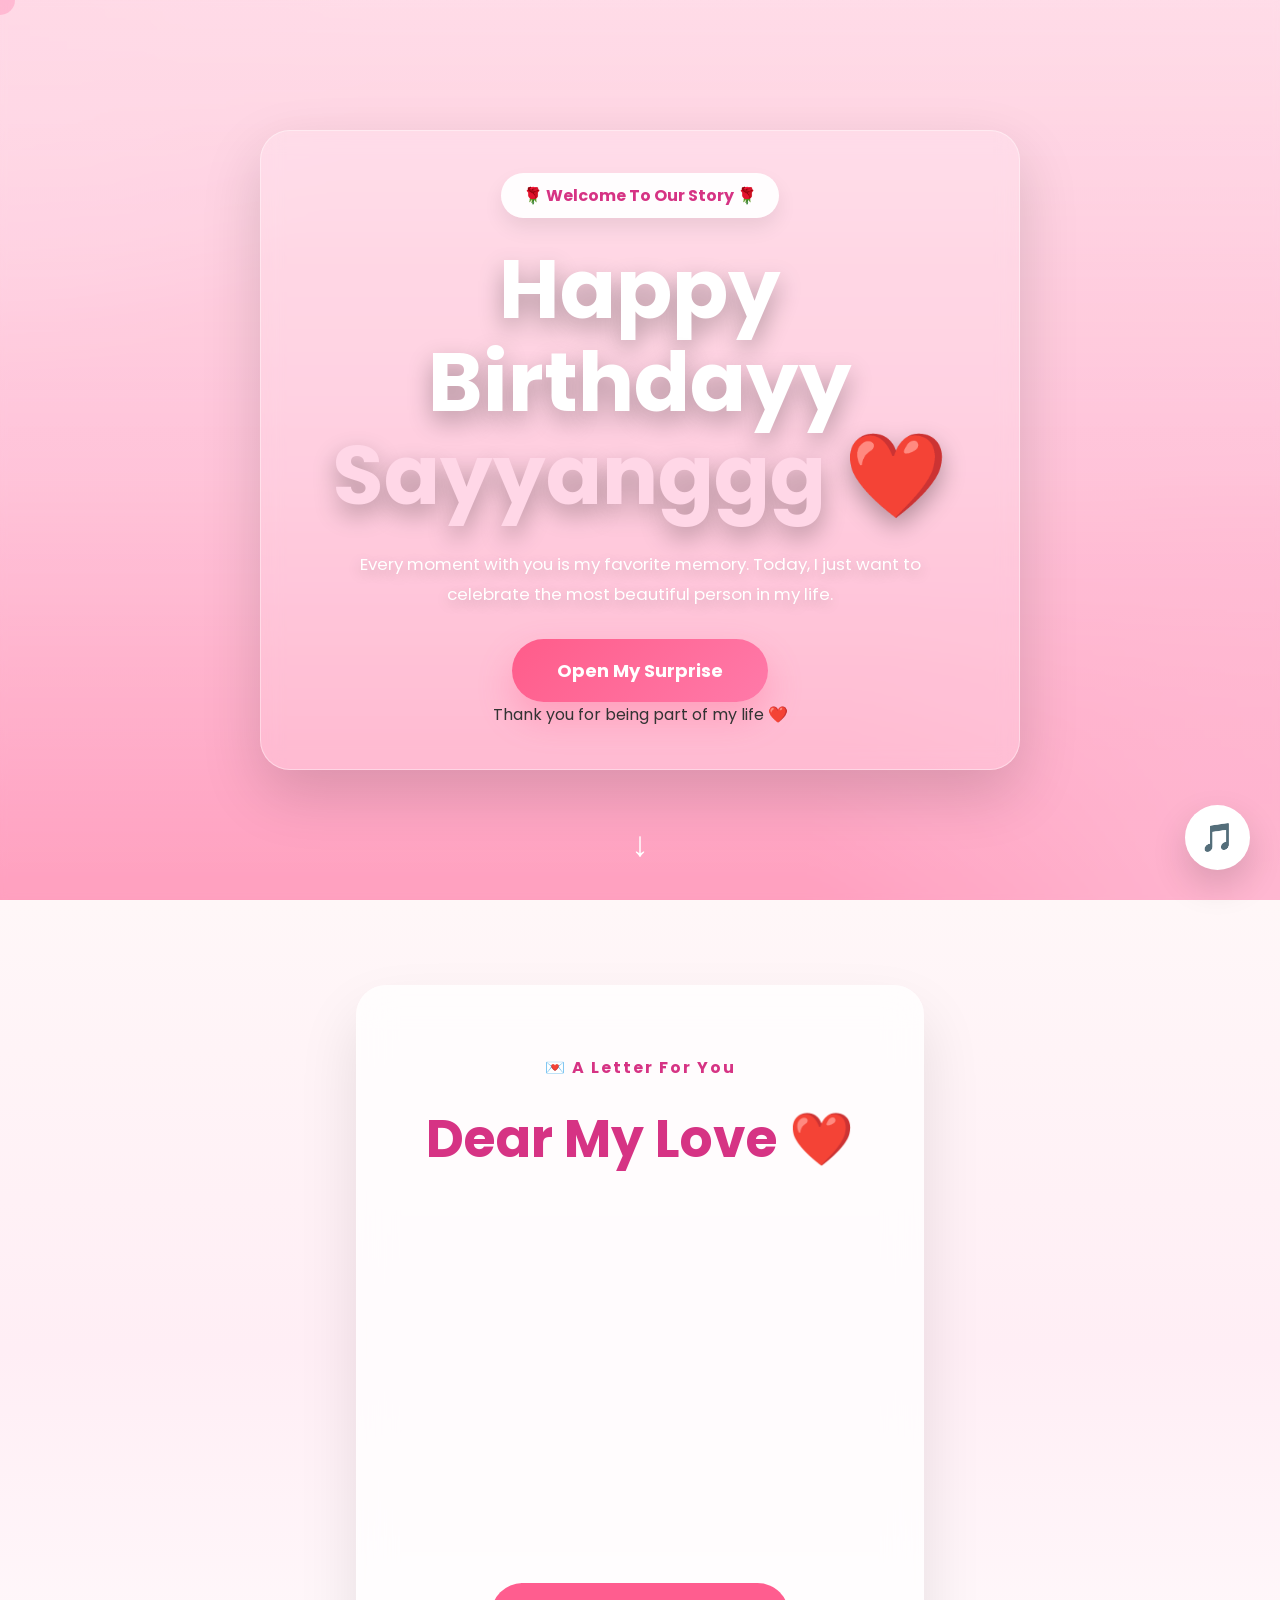
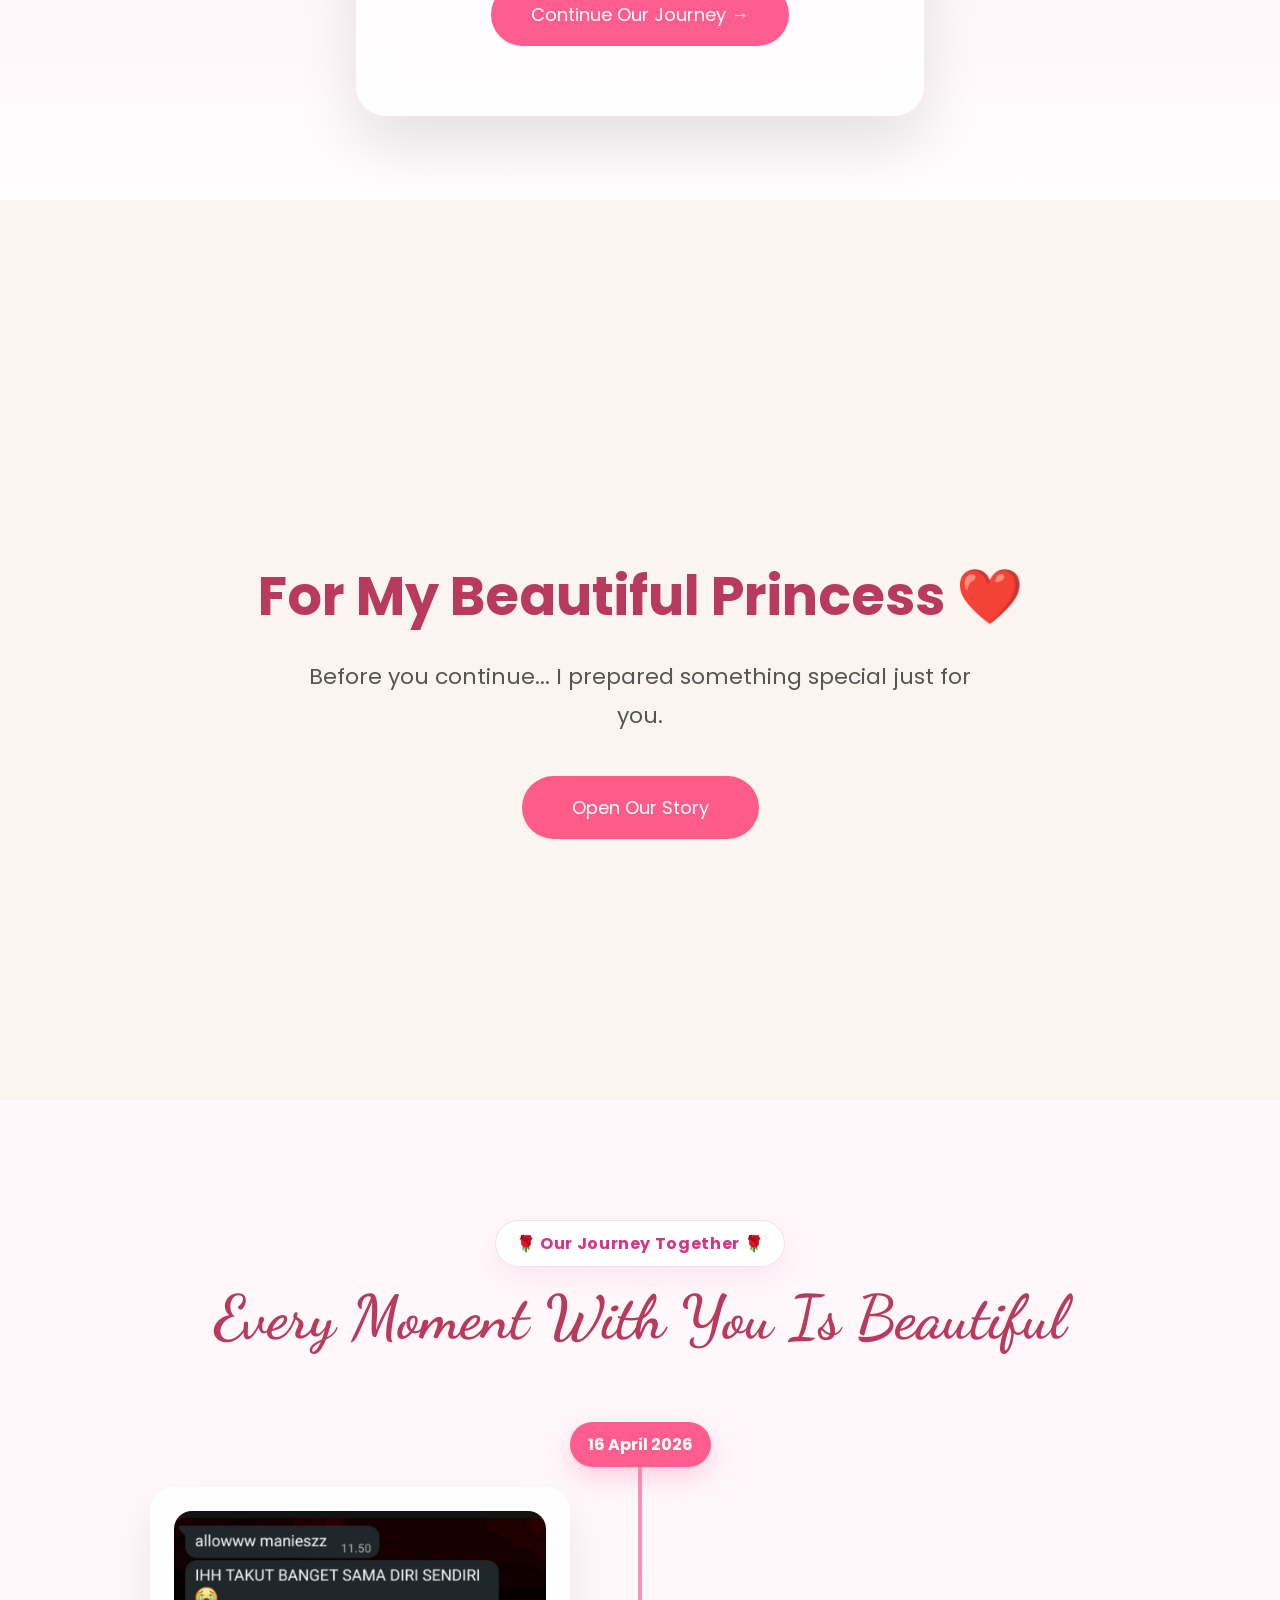
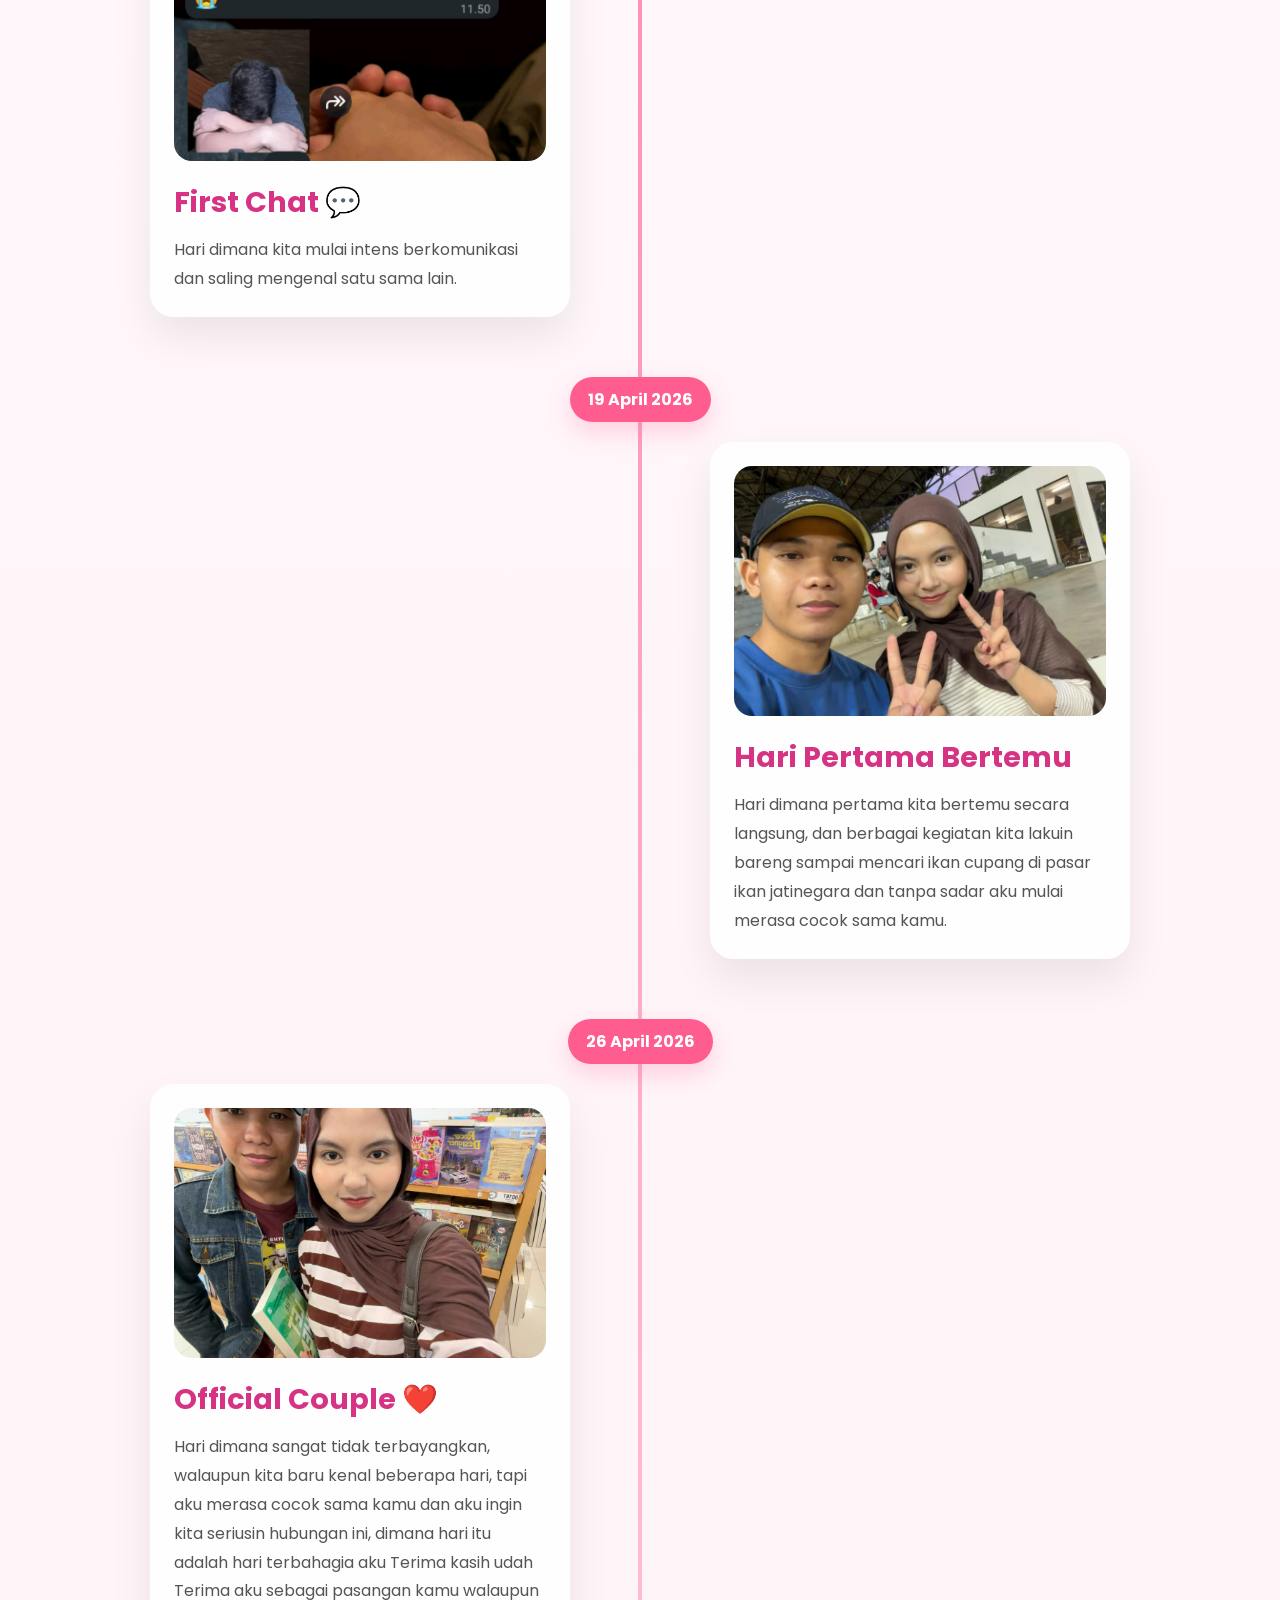
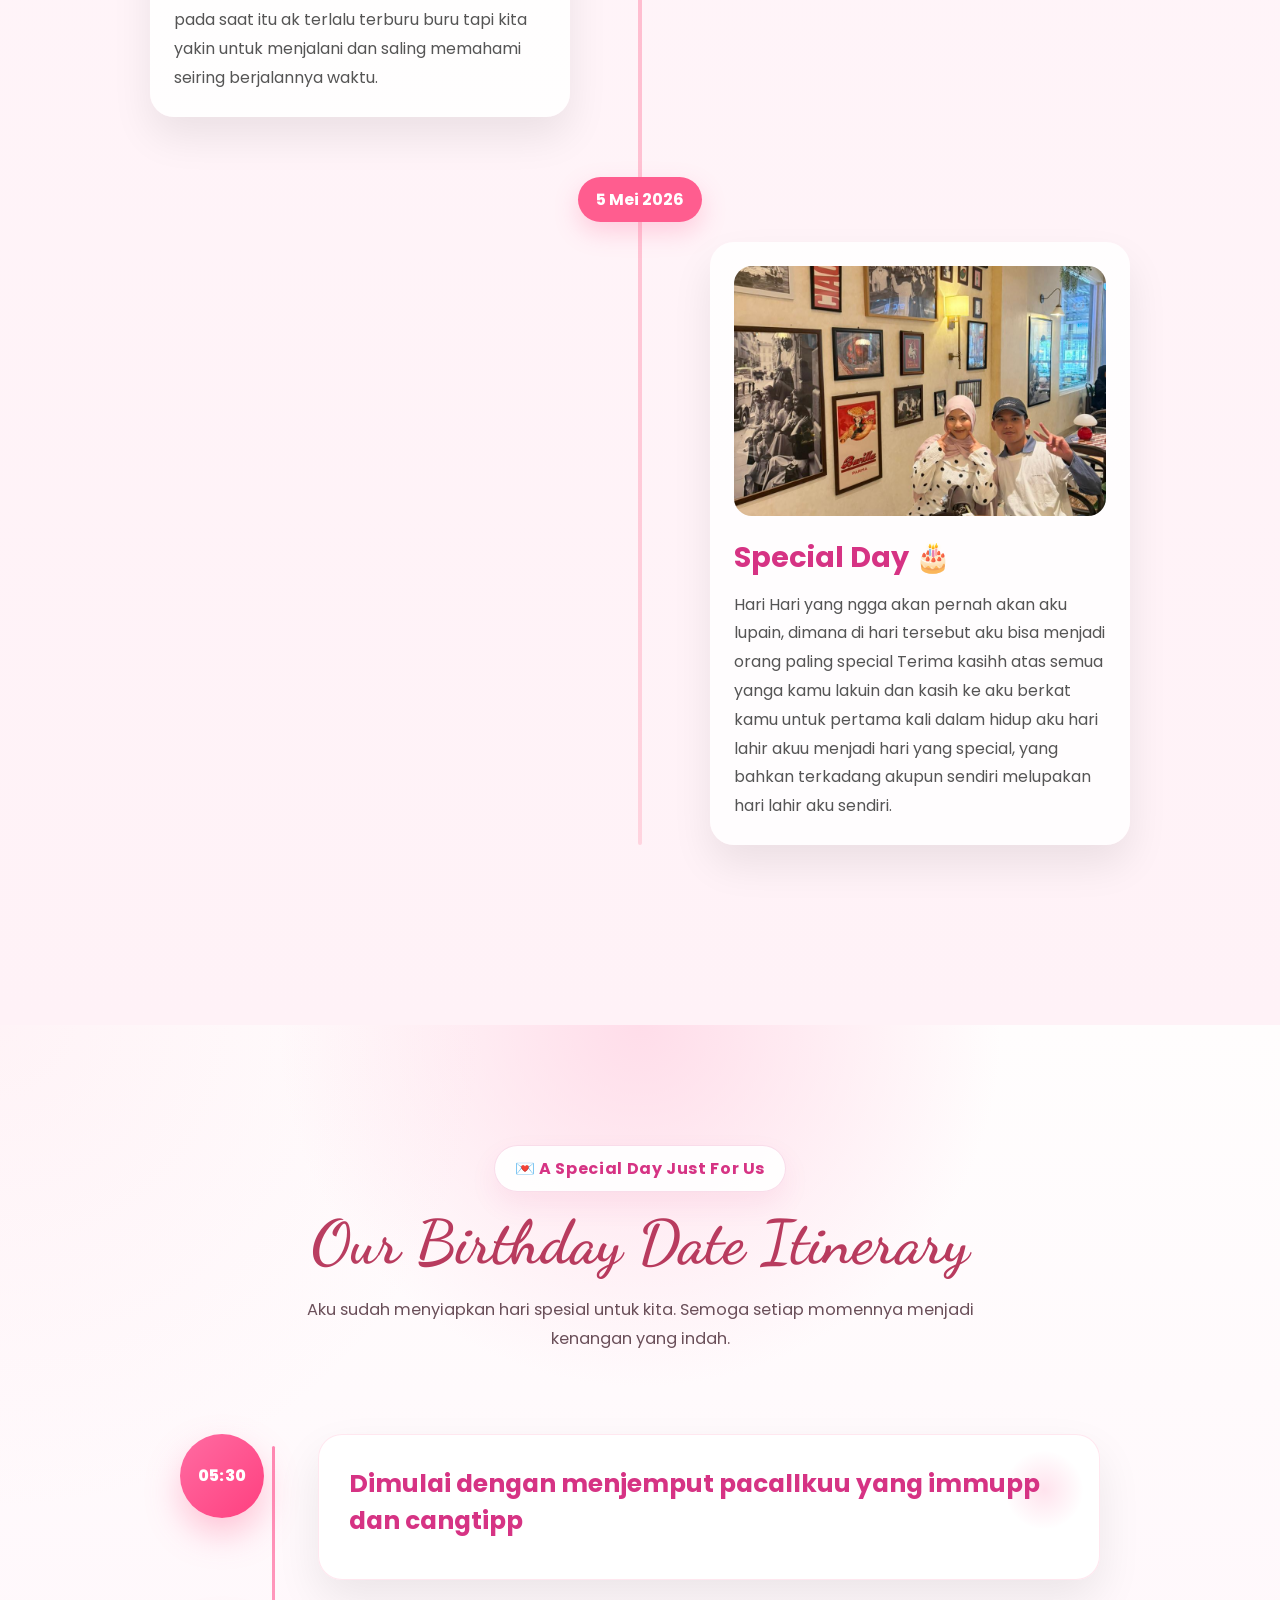
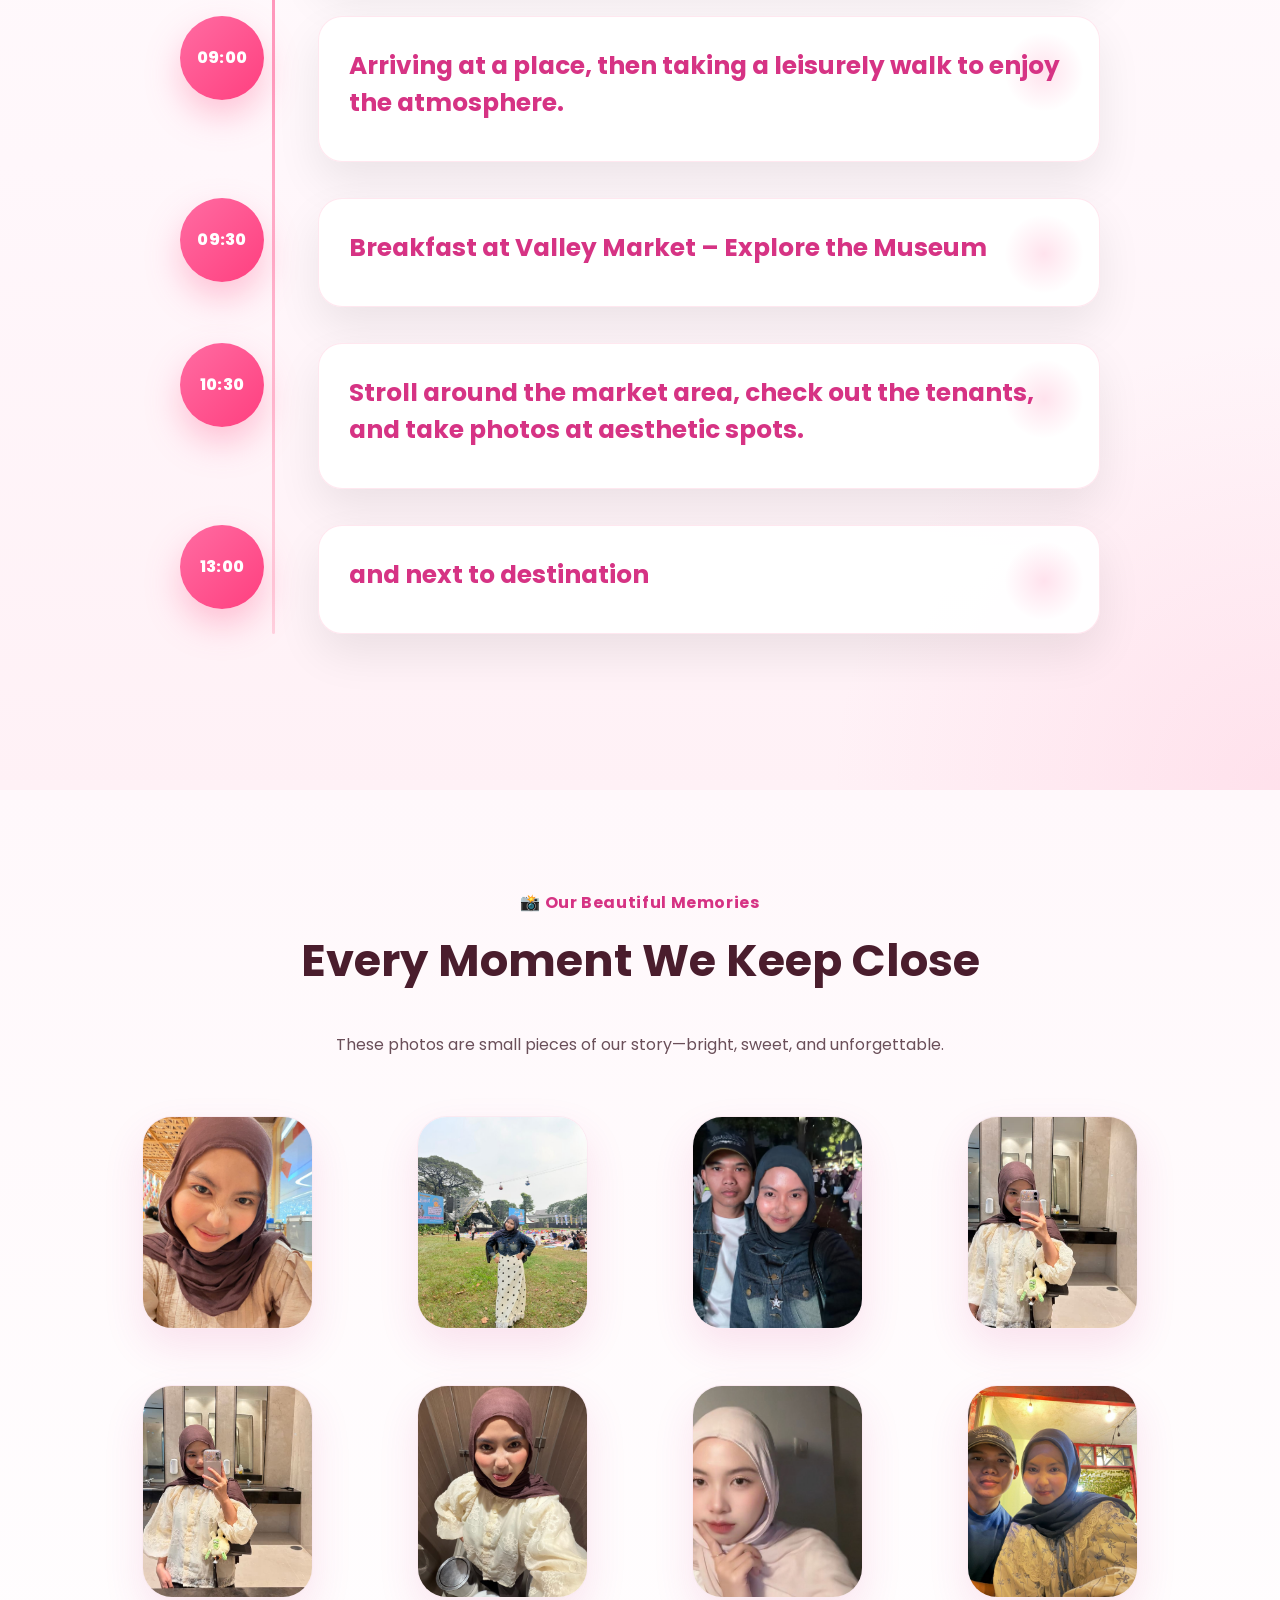
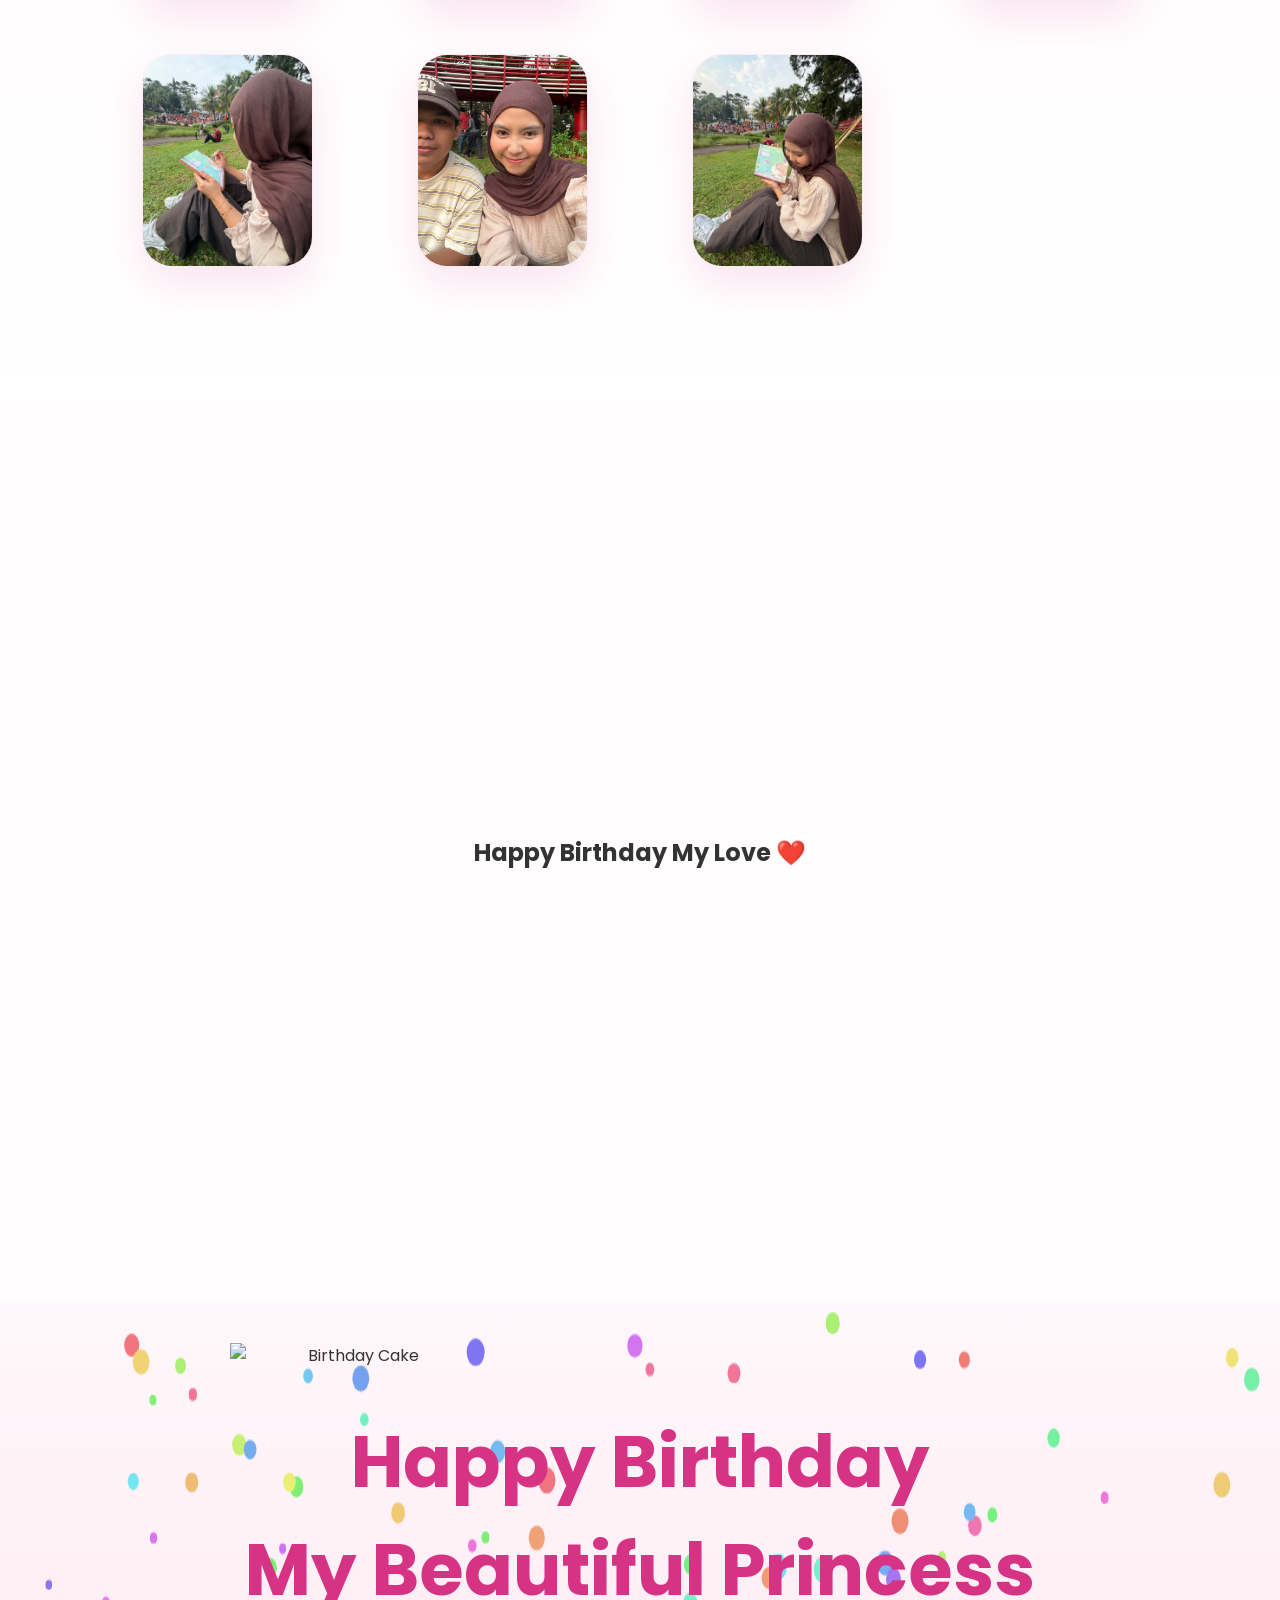
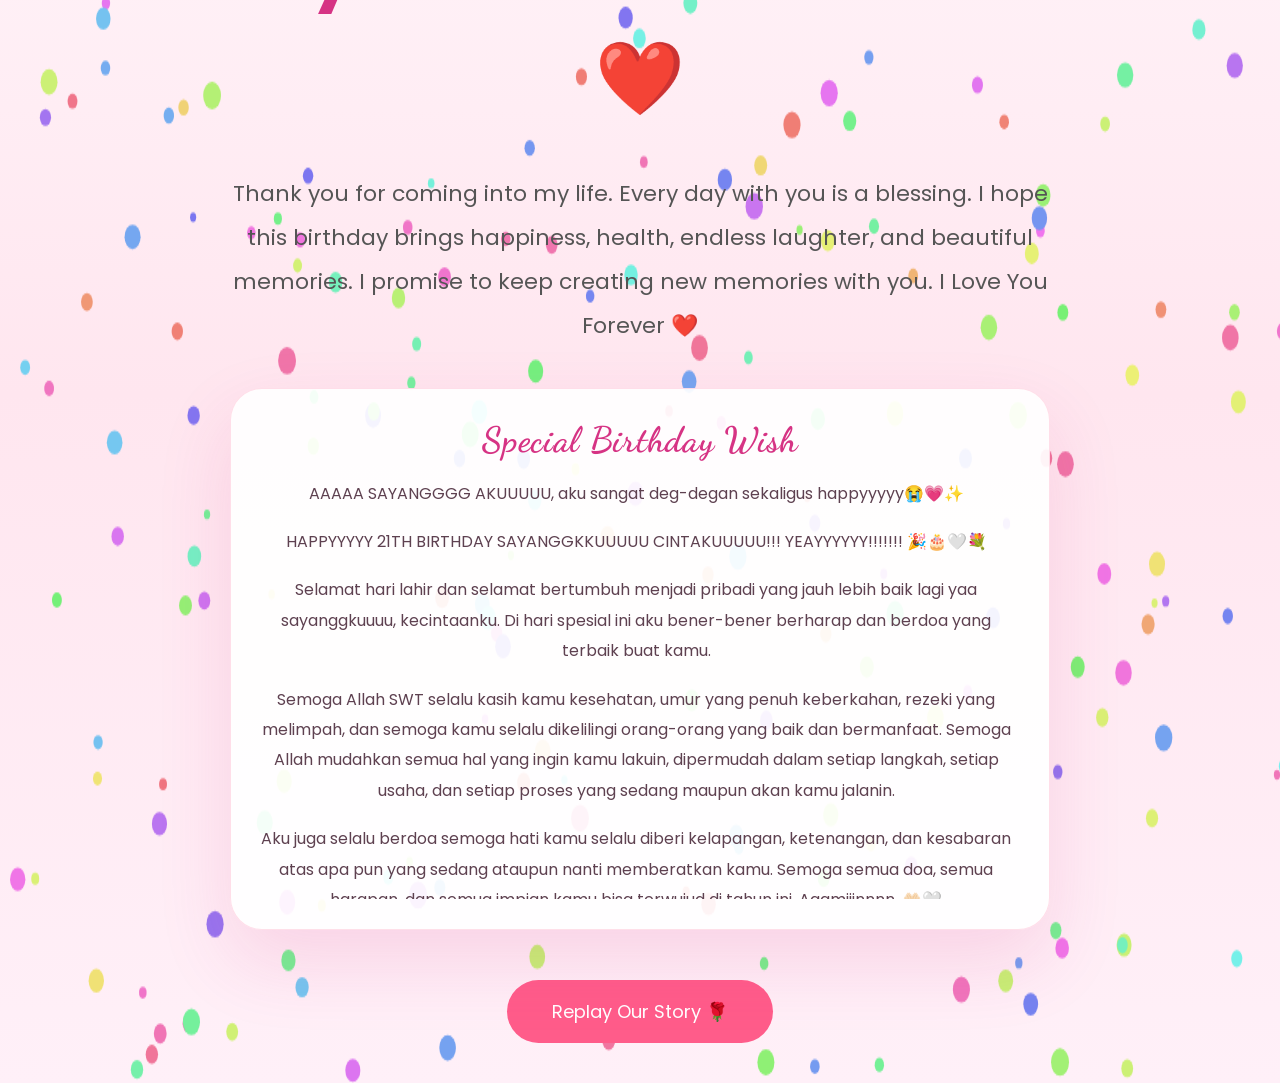
==== home.html @ 0112b380 "update" ====
<!DOCTYPE html>
<html lang="en">
<head>
    <meta charset="UTF-8">
    <meta name="viewport" content="width=device-width, initial-scale=1.0">
    <title>Happy Birthday My Love</title>

    <link rel="preconnect" href="https://fonts.googleapis.com">
    <link rel="preconnect" href="https://fonts.gstatic.com" crossorigin>
    <link href="https://fonts.googleapis.com/css2?family=Dancing+Script:wght@600;700&family=Poppins:wght@400;500;600;700;800&display=swap" rel="stylesheet">

    <link rel="stylesheet" href="css/hero.css">
    <link rel="stylesheet" href="css/letter.css">
    <link rel="stylesheet" href="css/welcome.css">
    <link rel="stylesheet" href="css/timeline.css">
    <link rel="stylesheet" href="css/gallery.css">
    <link rel="stylesheet" href="css/itinerary.css">
    <link rel="stylesheet" href="css/countdown.css">
    <link rel="stylesheet" href="css/proposal.css">
    <link rel="stylesheet" href="css/ending.css">
    <link rel="stylesheet" href="css/petals.css">
    <link rel="stylesheet" href="css/cursor.css">
    <link rel="stylesheet" href="css/reveal.css">
    <link rel="stylesheet" href="css/style.css">
</head>
<body>

    <div id="petals-container"></div>
    <audio id="bgm" loop preload="auto" playsinline src="audio/you!.mp3"></audio>
    <button id="musicButton" type="button" aria-label="Toggle background music">🎵</button>
    <div class="cursor" aria-hidden="true"></div>

    <main>
        <section class="hero" id="hero">
            <div class="overlay"></div>
            <div class="hero-content">
                <span class="subtitle">🌹 Welcome To Our Story 🌹</span>
                <h1>
                    Happy Birthdayy
                    <br>
                    <span>Sayyanggg ❤️ </span>
                </h1>
                <p>
                    Every moment with you is my favorite memory.
                    Today, I just want to celebrate the most beautiful
                    person in my life.
                </p>
                <button id="startBtn" type="button">Open My Surprise</button>
                <div id="typing"></div>
            </div>
            <div class="scroll-indicator">↓</div>
        </section>

        <section class="love-letter" id="letter">
            <div class="letter-container">
                <span class="letter-subtitle">💌 A Letter For You</span>
                <h2>Dear My Love ❤️</h2>
                <div id="typing-text"></div>
                <button class="next-btn" type="button">Continue Our Journey →</button>
            </div>
        </section>

        <section id="welcome">
            <div class="table"></div>
            <div class="welcome-text">
                <h1>For My Beautiful Princess ❤️</h1>
                <p>
                    Before you continue...
                    I prepared something special just for you.
                </p>
                <button id="openBook" type="button">Open Our Story</button>
            </div>
        </section>
        <section class="timeline-section" id="timeline">
            <div class="section-title">
                <span>🌹 Our Journey Together 🌹</span>
                <h2>Every Moment With You Is Beautiful</h2>
            </div>
            <div class="timeline">
                <div class="timeline-item">
                    <div class="timeline-date">16 April 2026</div>
                    <div class="timeline-content">
                        <img src="images/chat.png" alt="First Meet">
                        <h3>First Chat 💬</h3>
                        <p>
                            Hari dimana kita mulai intens berkomunikasi dan saling mengenal satu sama lain.
                        </p>
                    </div>
                </div>
                <div class="timeline-item">
                    <div class="timeline-date">19 April 2026</div>
                    <div class="timeline-content">
                        <img src="images/first_meet.jpeg" alt="First Chat">
                        <h3>Hari Pertama Bertemu</h3>
                        <p>Hari dimana pertama kita bertemu secara langsung, dan berbagai kegiatan kita lakuin bareng sampai mencari ikan cupang di pasar ikan jatinegara dan tanpa sadar aku mulai merasa cocok sama kamu.</p>
                    </div>
                </div>
                <div class="timeline-item">
                    <div class="timeline-date">26 April 2026</div>
                    <div class="timeline-content">
                        <img src="images/couple.jpeg" alt="First Date">
                        <h3>Official Couple ❤️</h3>
                        <p>
                            Hari dimana sangat tidak terbayangkan, walaupun kita baru kenal beberapa hari, tapi aku merasa cocok sama kamu dan aku ingin kita seriusin hubungan ini, dimana hari itu adalah hari terbahagia aku Terima kasih udah Terima aku sebagai pasangan kamu walaupun pada saat itu ak terlalu terburu buru tapi kita yakin untuk menjalani dan saling memahami seiring berjalannya waktu.
                        </p>
                    </div>
                </div>
                <div class="timeline-item">
                    <div class="timeline-date">5 Mei 2026</div>
                    <div class="timeline-content">
                        <img src="images/ultah.jpeg" alt="Official Couple">
                        <h3>Special Day 🎂</h3>
                        <p>Hari Hari yang ngga akan pernah akan aku lupain, dimana di hari tersebut aku bisa menjadi orang paling special Terima kasihh atas semua yanga kamu lakuin dan kasih ke aku berkat kamu untuk pertama kali dalam hidup aku hari lahir akuu menjadi hari yang special, yang bahkan terkadang akupun sendiri melupakan hari lahir aku sendiri.</p>
                    </div>
                </div>
            </div>
        </section>
        <section class="itinerary-section" id="itinerary">
            <div class="section-title">
                <span>💌 A Special Day Just For Us</span>
                <h2>Our Birthday Date Itinerary</h2>
                <p>
                    Aku sudah menyiapkan hari spesial untuk kita.
                    Semoga setiap momennya menjadi kenangan yang indah.
                </p>
            </div>
            <div class="itinerary">
                <div class="timeline-line"></div>
                <div class="itinerary-card">
                    <div class="time">05:30</div>
                    <div class="content">
                        <h3>Dimulai dengan menjemput pacallkuu yang immupp dan cangtipp</h3>
                    </div>
                </div>
                <div class="itinerary-card">
                    <div class="time">09:00</div>
                    <div class="content">
                        <h3>Arriving at a place, then taking a leisurely walk to enjoy the atmosphere. </h3>
                    </div>
                </div>
                <div class="itinerary-card">
                    <div class="time">09:30</div>
                    <div class="content">
                        <h3>Breakfast at Valley Market – Explore the Museum</h3>
                    </div>
                </div>
                <div class="itinerary-card">
                    <div class="time">10:30</div>
                    <div class="content">
                        <h3>Stroll around the market area, check out the tenants, and take photos at aesthetic spots.</h3>
                    </div>
                </div>
                <div class="itinerary-card">
                    <div class="time">13:00</div>
                    <div class="content">
                        <h3>and next to destination</h3>
                    </div>
                </div>
        </section>
        <section class="gallery-section" id="gallery">
            <div class="gallery-title">
                <span>📸 Our Beautiful Memories</span>
                <h2>Every Moment We Keep Close</h2>
                <p>These photos are small pieces of our story—bright, sweet, and unforgettable.</p>
            </div>
            <div class="gallery-grid">
                <figure class="gallery-item">
                    <img src="images/img1.jpeg" alt="Chat moment">
                    <figcaption>First chat moment</figcaption>
                </figure>
                <figure class="gallery-item">
                    <img src="images/img2.jpeg" alt="First meet">
                    <figcaption>Our first meeting</figcaption>
                </figure>
                <figure class="gallery-item">
                    <img src="images/img3.jpeg" alt="Couple photo">
                    <figcaption>Together as a couple</figcaption>
                </figure>
                <figure class="gallery-item">
                    <img src="images/img4.jpeg" alt="Birthday moment">
                    <figcaption>Birthday surprise</figcaption>
                </figure>
                <figure class="gallery-item">
                    <img src="images/img5.jpeg" alt="Rose photo">
                    <figcaption>Flower moments</figcaption>
                </figure>
                <figure class="gallery-item">
                    <img src="images/img6.jpeg" alt="Rose photo">
                    <figcaption>Soft rose glow</figcaption>
                </figure>
                <figure class="gallery-item">
                    <img src="images/img7.jpeg" alt="Rose photo">
                    <figcaption>Sweet togetherness</figcaption>
                </figure>
                <figure class="gallery-item">
                    <img src="images/img8.jpeg" alt="Rose photo">
                    <figcaption>Happy memories</figcaption>
                </figure>
                <figure class="gallery-item">
                    <img src="images/img9.jpeg" alt="Rose photo">
                    <figcaption>Gentle moments</figcaption>
                </figure>
                <figure class="gallery-item">
                    <img src="images/img10.jpeg" alt="Rose photo">
                    <figcaption>Warm laughter</figcaption>
                </figure>
                <figure class="gallery-item">
                    <img src="images/img11.jpeg" alt="Rose photo">
                    <figcaption>Forever us</figcaption>
                </figure>
            </div>
        </section>
        
        <section class="countdown-section" id="countdown">
            <div class="countdown-overlay"></div>
            <div class="countdown-content">
                <span>⏳ The Special Day Is Coming</span>
                <h2>Countdown To Our Special Moment ❤️</h2>
                <p>
                    Aku sudah tidak sabar bertemu dan merayakan hari spesial ini bersamamu.
                </p>

                <div class="countdown">
                    <div class="box">
                        <h1 id="days">00</h1>
                        <small>Days</small>
                    </div>
                    <div class="box">
                        <h1 id="hours">00</h1>
                        <small>Hours</small>
                    </div>
                    <div class="box">
                        <h1 id="minutes">00</h1>
                        <small>Minutes</small>
                    </div>
                    <div class="box">
                        <h1 id="seconds">00</h1>
                        <small>Seconds</small>
                    </div>
                </div>
            </div>
        </section>
        <section class="ending-section" id="ending">
            <canvas id="confetti"></canvas>

            <div class="ending-content">
                <img src="images/cake/cake.png" class="cake" alt="Birthday Cake">

                <h1>
                    Happy Birthday
                    <br>
                    My Beautiful Princess ❤️
                </h1>

                <p class="ending-message">
                    Thank you for coming into my life.
                    Every day with you is a blessing.
                    I hope this birthday brings happiness,
                    health, endless laughter,
                    and beautiful memories.
                    I promise to keep creating
                    new memories with you.
                    I Love You Forever ❤️
                </p>

                <div class="wish-card">
                    <h3>Special Birthday Wish</h3>
                    <div class="wish-text">
                        <p>AAAAA SAYANGGGG AKUUUUU, aku sangat deg-degan sekaligus happyyyyy😭💗✨</p>
                        <p>HAPPYYYYY 21TH BIRTHDAY SAYANGGKKUUUUU CINTAKUUUUU!!! YEAYYYYYY!!!!!!! 🎉🎂🤍💐</p>
                        <p>Selamat hari lahir dan selamat bertumbuh menjadi pribadi yang jauh lebih baik lagi yaa sayanggkuuuu, kecintaanku. Di hari spesial ini aku bener-bener berharap dan berdoa yang terbaik buat kamu.</p>
                        <p>Semoga Allah SWT selalu kasih kamu kesehatan, umur yang penuh keberkahan, rezeki yang melimpah, dan semoga kamu selalu dikelilingi orang-orang yang baik dan bermanfaat. Semoga Allah mudahkan semua hal yang ingin kamu lakuin, dipermudah dalam setiap langkah, setiap usaha, dan setiap proses yang sedang maupun akan kamu jalanin.</p>
                        <p>Aku juga selalu berdoa semoga hati kamu selalu diberi kelapangan, ketenangan, dan kesabaran atas apa pun yang sedang ataupun nanti memberatkan kamu. Semoga semua doa, semua harapan, dan semua impian kamu bisa terwujud di tahun ini. Aaamiiinnnn. 🤲🏻🤍</p>
                        <p>May God always bless you and may good things always be around you. May Allah grant you what your heart truly desires. May Allah make everything you want become something that is truly good for you, and may He accept all your prayers and wishes, sayanggggg. 🤍</p>
                        <p>Aku berharap di umur kamu yang sekarang, kamu menjadi pribadi yang jauh lebih baik dari sebelumnya. Semoga semua hal di hidup kamu dipermudah sama Allah, selalu diberi kebahagiaan, ketenangan, dan keberkahan dalam setiap langkah yang kamu ambil.</p>
                        <p>Maaciiiiii banyaaakkkkk bangetttt yaa sayanggg karena kamu sudah hadir di hidup akuuu. Maaciii banyakkk karena kamu selalu ada buat aku, selalu jadi tempat ternyaman aku buat pulang, buat cerita, buat ketawa, bahkan buat nangis. Aku bener-bener sangat berterima kasih punya kamu di hidup aku.</p>
                        <p>Maaciii banyaaakkkkk juga karena kamu sudah nerima aku dengan semua kekurangan aku. Maaciii karena kamu bikin aku ngerasa layak dicintai, bikin aku ngerasa dihargai, dan bikin hidup aku jauh lebih happyyyy. Aku bener-bener beruntung banget bisa ketemu kamu, bisa kenal kamu, dan sekarang bisa nemenin kamu sampai hari ini.</p>
                        <p>I am also very lucky to have you. I love you infinitely. 🤍</p>
                        <p>Jadiiiiii... jangan pernah ngerasa kamu sendirian yaa sayanggkuuuu. Apa pun yang terjadi, aku akan selalu ada buat kamu. Aku akan selalu sayang sama kamu, selalu dukung kamu, selalu doain yang terbaik buat kamu.</p>
                        <p>I alwayssss loveeee youuuuu, sooooo sooooo muchhhhh!!!!! 🤍🥹💗</p>
                        <p>Once again... HAPPYYYYYY LEVEL UP DAYYYYY SAYANGGGKKUUUU CINTAKUUUUU!!! 🎂🎉💗✨💐🤍🥰</p>
                    </div>
                </div>

                <button id="replay" type="button">Replay Our Story 🌹</button>
            </div>
        </section>
    </main>

    <script src="js/main.js"></script>
    <script src="js/typing.js"></script>
    <script src="js/timeline.js"></script>
    <script src="js/gallery.js"></script>
    <script src="js/itinerary.js"></script>
    <script src="js/countdown.js"></script>
    <script src="js/proposal.js"></script>
    <script src="js/confetti.js"></script>
    <script src="js/ending.js"></script>
    <script src="js/petals.js"></script>
    <script src="js/welcome.js"></script>
    <script src="js/lenis.min.js"></script>
    <script src="js/smooth-scroll.js"></script>
</body>
</html>
---- css/hero.css ----
.hero {
    position: relative;
    height: 100vh;
    display: flex;
    justify-content: center;
    align-items: center;
    text-align: center;
    overflow: hidden;
    background:
        radial-gradient(circle at top left, rgba(255, 215, 230, 0.85), transparent 24%),
        radial-gradient(circle at bottom right, rgba(255, 180, 208, 0.82), transparent 30%),
        linear-gradient(180deg, #ffdce8 0%, #ffbdd5 52%, #ff93b7 100%);
}

.overlay {
    position: absolute;
    inset: 0;
    background: linear-gradient(180deg, rgba(255, 223, 234, 0.18), rgba(255, 255, 255, 0.12));
    backdrop-filter: blur(3px);
}

.hero-content {
    position: relative;
    z-index: 10;
    max-width: 760px;
    padding: 42px 32px;
    background: rgba(255, 255, 255, 0.18);
    border: 1px solid rgba(255, 255, 255, 0.4);
    border-radius: 30px;
    backdrop-filter: blur(10px);
    box-shadow: 0 24px 60px rgba(0, 0, 0, 0.15);
}

.subtitle {
    display: inline-block;
    padding: 10px 22px;
    background: rgba(255, 255, 255, 0.95);
    border-radius: 50px;
    color: #d63384;
    font-weight: 700;
    margin-bottom: 25px;
    box-shadow: 0 10px 20px rgba(0, 0, 0, 0.08);
}

.hero h1 {
    margin: 0;
    font-size: clamp(3.4rem, 7vw, 5.2rem);
    line-height: 1.12;
    color: white;
    text-shadow: 0 10px 25px rgba(0, 0, 0, 0.3);
}

.hero h1 span {
    color: #ffd7e7;
}

.hero p {
    margin: 26px auto 30px;
    width: min(100%, 640px);
    color: white;
    font-size: 1.05rem;
    line-height: 1.8;
    text-shadow: 0 4px 14px rgba(0, 0, 0, 0.24);
}

.hero button {
    border: none;
    padding: 18px 45px;
    border-radius: 60px;
    background: linear-gradient(135deg, #ff5c8a, #ff7aa9);
    color: white;
    font-size: 18px;
    font-weight: 700;
    cursor: pointer;
    transition: 0.4s ease;
    box-shadow: 0 16px 35px rgba(255, 92, 138, 0.32);
}

.hero button:hover {
    transform: translateY(-6px) scale(1.02);
    box-shadow: 0 22px 48px rgba(255, 92, 138, 0.46);
}

.scroll-indicator {
    position: absolute;
    bottom: 30px;
    left: 50%;
    transform: translateX(-50%);
    color: white;
    font-size: 35px;
    animation: upDown 2s infinite;
---- css/letter.css ----
.love-letter{

    min-height:100vh;

    display:flex;

    justify-content:center;

    align-items:center;

    padding:80px;

    background:linear-gradient(
        180deg,
        #fff7f8,
        #ffeef5,
        #fffdfd
    );

    position:relative;

    overflow:hidden;

}

.letter-container{

    max-width:850px;

    background:rgba(255,255,255,.75);

    backdrop-filter:blur(18px);

    border-radius:30px;

    padding:70px;

    text-align:center;

    box-shadow:0 30px 60px rgba(0,0,0,.1);

}

.letter-subtitle{

    color:#d63384;

    font-weight:bold;

    letter-spacing:2px;

}

.love-letter h2{

    margin:20px 0;

    font-size:52px;

    color:#d63384;

}

#typing-text{

    margin-top:40px;

    line-height:2;

    font-size:22px;

    color:#555;

    min-height:320px;

}

.next-btn{

    margin-top:45px;

    padding:18px 40px;

    border:none;

    border-radius:50px;

    background:#ff5d8f;

    color:white;

    font-size:18px;

    cursor:pointer;

    transition:.4s;

}

.next-btn:hover{

    transform:translateY(-5px);

    box-shadow:0 20px 35px rgba(255,93,143,.3);

}
---- css/welcome.css ----
#welcome{

height:100vh;

display:flex;

justify-content:center;

align-items:center;

flex-direction:column;

background:#faf5ef;

position:relative;

overflow:hidden;

}

.book{

width:380px;

transition:1s;

cursor:pointer;

filter:drop-shadow(0 30px 50px rgba(0,0,0,.25));

}

.book:hover{

transform:scale(1.05);

}

.welcome-text{

margin-top:50px;

text-align:center;

}

.welcome-text h1{

font-size:54px;

color:#b83b5e;

margin-bottom:20px;

}

.welcome-text p{

font-size:22px;

color:#555;

max-width:700px;

margin:auto;

line-height:1.8;

}

#openBook{

margin-top:40px;

padding:18px 50px;

border:none;

background:#ff5c8a;

color:white;

border-radius:50px;

font-size:18px;

cursor:pointer;

}
---- css/timeline.css ----
.timeline-section {
    padding: 120px 8%;
    background: linear-gradient(180deg, #fff8fb, #fff2f7);
}

.timeline {
    position: relative;
    max-width: 980px;
    margin: 0 auto;
}

.timeline::before {
    content: "";
    position: absolute;
    left: 50%;
    top: 0;
    bottom: 0;
    width: 4px;
    transform: translateX(-50%);
    background: linear-gradient(180deg, #ff8eb0, #ffd4df);
    border-radius: 999px;
}

.timeline-item {
    position: relative;
    width: 100%;
    margin-bottom: 60px;
    opacity: 0;
    transform: translateY(60px);
    transition: 0.8s ease;
}

.timeline-item.show {
    opacity: 1;
    transform: translateY(0);
}

.timeline-item:nth-child(odd) .timeline-content,
.timeline-item:nth-child(even) .timeline-content {
    width: min(100%, 420px);
}

.timeline-item:nth-child(odd) .timeline-content {
    margin-right: auto;
}

.timeline-item:nth-child(even) .timeline-content {
    margin-left: auto;
}

.timeline-date {
    position: relative;
    z-index: 2;
    width: fit-content;
    margin: 0 auto 20px;
    padding: 10px 18px;
    background: #ff5d8f;
    color: white;
    border-radius: 999px;
    font-weight: 700;
    box-shadow: 0 10px 25px rgba(255, 93, 143, 0.25);
}

.timeline-content {
    background: rgba(255, 255, 255, 0.88);
    border-radius: 24px;
    padding: 24px;
    box-shadow: 0 20px 40px rgba(0,0,0,0.08);
}

.timeline-content img {
    width: 100%;
    height: 250px;
    object-fit: cover;
    border-radius: 18px;
    margin-bottom: 20px;
}

.timeline-content h3 {
    margin: 0 0 12px;
    color: #d63384;
    font-size: 1.8rem;
}

.timeline-content p {
    margin: 0;
    color: #555;
    line-height: 1.8;
}

@media (max-width: 768px) {
    .timeline::before {
        left: 20px;
        transform: translateX(0);
    }

    .timeline-item:nth-child(odd) .timeline-content,
    .timeline-item:nth-child(even) .timeline-content {
        width: calc(100% - 70px);
        margin-left: 70px;
    }

    .timeline-date {
        margin-left: 70px;
        margin-right: 0;
    }
}
---- css/gallery.css ----
.gallery-section{
    padding: 100px 8% 120px;
    background: linear-gradient(180deg, #fff8fb 0%, #ffffff 100%);
}

.gallery-title{
    text-align: center;
    margin-bottom: 40px;
}

.gallery-title span{
    color: #d63384;
    font-weight: 700;
    letter-spacing: 0.04em;
}

.gallery-title h2{
    font-size: clamp(2rem, 4vw, 2.8rem);
    margin-top: 12px;
    color: #4a1d2d;
}

.gallery-title p{
    margin: 12px auto 0;
    max-width: 700px;
    color: #6a4f59;
    line-height: 1.8;
}

.gallery-grid{
    display: grid;
    grid-template-columns: repeat(auto-fit, minmax(220px, 1fr));
    gap: 24px;
}

.gallery-item{
    position: relative;
    overflow: hidden;
    border-radius: 30px;
    background: #fff;
    box-shadow: 0 18px 40px rgba(214, 51, 132, 0.12);
    border: 1px solid rgba(214, 51, 132, 0.1);
    transition: transform 0.35s ease, box-shadow 0.35s ease;
    opacity: 0;
    transform: translateY(30px);
    animation: fadeInUp 0.75s ease forwards;
}

.gallery-item:nth-child(1) { animation-delay: 0.05s; }
.gallery-item:nth-child(2) { animation-delay: 0.12s; }
.gallery-item:nth-child(3) { animation-delay: 0.18s; }
.gallery-item:nth-child(4) { animation-delay: 0.24s; }
.gallery-item:nth-child(5) { animation-delay: 0.30s; }
.gallery-item:nth-child(6) { animation-delay: 0.36s; }
.gallery-item:nth-child(7) { animation-delay: 0.42s; }
.gallery-item:nth-child(8) { animation-delay: 0.48s; }
.gallery-item:nth-child(9) { animation-delay: 0.54s; }
.gallery-item:nth-child(10) { animation-delay: 0.60s; }
.gallery-item:nth-child(11) { animation-delay: 0.66s; }

.gallery-item:hover{
    transform: translateY(-6px) scale(1.01);
    box-shadow: 0 30px 60px rgba(214, 51, 132, 0.2);
}

.gallery-item::before {
    content: "";
    position: absolute;
    inset: 0;
    background: linear-gradient(180deg, rgba(208, 70, 122, 0.12), rgba(102, 25, 68, 0.22));
    opacity: 0;
    transition: opacity 0.35s ease;
}

.gallery-item:hover::before {
    opacity: 1;
}

.gallery-item img{
    display: block;
    width: 100%;
    height: 100%;
    aspect-ratio: 4 / 5;
    object-fit: cover;
    transition: transform 0.5s ease;
}

.gallery-item:hover img{
    transform: scale(1.08) rotate(-0.3deg);
}

.gallery-item figcaption{
    position: absolute;
    left: 0;
    right: 0;
    bottom: 0;
    padding: 18px 20px;
    background: rgba(0, 0, 0, 0.48);
    color: #fff;
    font-size: 1rem;
    line-height: 1.5;
    opacity: 0;
    transform: translateY(18px);
    transition: opacity 0.35s ease, transform 0.35s ease;
}

.gallery-item:hover figcaption{
    opacity: 1;
    transform: translateY(0);
}

.memory-card{
    display:flex;
    align-items:center;
    gap:60px;
    margin-bottom:120px;
}

@keyframes fadeInUp {
    to {
        opacity: 1;
        transform: translateY(0);
    }
}

.reverse{
    flex-direction:row-reverse;
}

.memory-image{
    flex:1;
}

.memory-image img{
    width:100%;
    border-radius:30px;
    transition:.5s;
    cursor:pointer;
    box-shadow:0 20px 45px rgba(0,0,0,.15);
}

.memory-image img:hover{
    transform:scale(1.05);
}

.memory-text{
    flex:1;
}

.memory-text span{
    font-size:60px;
    color:#ffd4df;
    font-weight:bold;
}

.memory-text h3{
    margin:20px 0;
    font-size:38px;
    color:#d63384;
}

.memory-text p{
    line-height:2;
    color:#555;
}

@media (max-width: 768px) {
    .gallery-grid {
        grid-template-columns: repeat(2, minmax(0, 1fr));
        gap: 16px;
    }
}

@media (max-width: 480px) {
    .gallery-grid {
        grid-template-columns: 1fr;
    }
}
---- css/itinerary.css ----
.itinerary-section {
    min-height: 100vh;
    padding: 120px 8%;
    background:
        radial-gradient(circle at top, rgba(255, 212, 228, 0.78), transparent 24%),
        linear-gradient(180deg, #fffdfd 0%, #fff7fb 54%, #fff1f6 100%);
    position: relative;
}

.itinerary-section::before {
    content: "";
    position: absolute;
    inset: 0;
    background:
        radial-gradient(circle at left top, rgba(255, 174, 203, 0.12), transparent 26%),
        radial-gradient(circle at right bottom, rgba(255, 142, 182, 0.16), transparent 24%);
    pointer-events: none;
}

.itinerary {
    position: relative;
    max-width: 920px;
    margin: 80px auto 0;
}

.timeline-line {
    position: absolute;
    left: 92px;
    top: 12px;
    width: 3px;
    height: calc(100% - 12px);
    background: linear-gradient(180deg, #ff89b3, #ffd1df);
    border-radius: 999px;
}

.itinerary-card {
    display: grid;
    grid-template-columns: 110px 1fr;
    gap: 28px;
    margin-bottom: 36px;
    opacity: 0;
    transform: translateY(60px);
    transition: 1s ease;
    position: relative;
}

.itinerary-card.show {
    opacity: 1;
    transform: translateY(0);
}

.time {
    width: 84px;
    height: 84px;
    background: linear-gradient(135deg, #ff6ca2, #ff3f7f);
    color: white;
    border-radius: 50%;
    display: flex;
    justify-content: center;
    align-items: center;
    font-weight: 800;
    letter-spacing: 0.02em;
    flex-shrink: 0;
    z-index: 2;
    box-shadow: 0 16px 34px rgba(255, 93, 143, 0.34);
}

.content {
    position: relative;
    flex: 1;
    background: rgba(255, 255, 255, 0.94);
    padding: 30px;
    border-radius: 24px;
    border: 1px solid rgba(255, 144, 182, 0.22);
    box-shadow: 0 20px 45px rgba(0, 0, 0, 0.08);
    overflow: hidden;
}

.content::before {
    content: "";
    position: absolute;
    top: 16px;
    right: 16px;
    width: 78px;
    height: 78px;
    border-radius: 50%;
    background: radial-gradient(circle, rgba(255, 126, 173, 0.22), transparent 72%);
}

.content h3 {
    position: relative;
    z-index: 1;
    color: #d63384;
    margin: 0 0 10px;
    font-size: 1.55rem;
}

.content p {
    position: relative;
    z-index: 1;
    color: #66555f;
    line-height: 1.8;
    margin: 0;
}

@media (max-width: 768px) {
    .itinerary-section {
        padding: 100px 6%;
    }

    .timeline-line {
        left: 28px;
    }

    .itinerary-card {
        grid-template-columns: 56px 1fr;
        gap: 18px;
    }

    .time {
        width: 56px;
        height: 56px;
        font-size: 0.72rem;
    }

    .content {
        padding: 22px;
    }
}
---- css/countdown.css ----
.countdown-section{

    min-height:100vh;

    display:flex;

    justify-content:center;

    align-items:center;

    position:relative;

    background:url("../images/background/sunset.jpg")
    center center/cover;

    overflow:hidden;

}

.countdown-overlay{

    position:absolute;

    inset:0;

    background:rgba(0,0,0,.45);

}

.countdown-content{

    position:relative;

    z-index:2;

    text-align:center;

    color:white;

}

.countdown-content span{

    letter-spacing:3px;

    color:#ffd4e4;

}

.countdown-content h2{

    font-size:58px;

    margin:20px 0;

}

.countdown-content p{

    width:700px;

    max-width:90%;

    margin:auto;

    line-height:1.8;

}

.countdown{

    margin-top:60px;

    display:flex;

    justify-content:center;

    gap:30px;

    flex-wrap:wrap;

}

.box{

    width:170px;

    height:170px;

    background:rgba(255,255,255,.15);

    backdrop-filter:blur(15px);

    border-radius:25px;

    display:flex;

    flex-direction:column;

    justify-content:center;

    align-items:center;

    border:1px solid rgba(255,255,255,.2);

}

.box h1{

    font-size:60px;

    margin:0;

}

.box small{

    font-size:18px;

    margin-top:10px;

}
---- css/proposal.css ----
.proposal-section{

    min-height:100vh;

    display:flex;

    justify-content:center;

    align-items:center;

    background:linear-gradient(
        180deg,
        #fff6f8,
        #fff0f5
    );

    position:relative;

    overflow:hidden;

}

.proposal-card{

    width:700px;

    max-width:90%;

    background:white;

    border-radius:35px;

    padding:60px;

    text-align:center;

    box-shadow:0 30px 60px rgba(0,0,0,.12);

}

.proposal-card span{

    color:#d63384;

    font-weight:bold;

}

.proposal-card h2{

    margin:25px 0;

    font-size:46px;

}

.proposal-card p{

    color:#666;

    line-height:1.8;

}

.proposal-image{

    width:220px;

    margin:40px auto;

    display:block;

}

.buttons{

    display:flex;

    justify-content:center;

    gap:25px;

    margin-top:40px;

}

.buttons button{

    border:none;

    padding:18px 45px;

    border-radius:50px;

    cursor:pointer;

    font-size:18px;

    transition:.3s;

}

#yesBtn{

    background:#ff5c8a;

    color:white;

}

#yesBtn:hover{

    transform:scale(1.1);

}

#noBtn{

    background:#ececec;

}
---- css/ending.css ----
.ending-section{

    min-height:100vh;

    position:relative;

    overflow:hidden;

    display:flex;

    justify-content:center;

    align-items:center;

    text-align:center;

    background:linear-gradient(
        180deg,
        #fff7fb,
        #ffe6ef,
        #fff0f8
    );

}

#confetti{

    position:absolute;

    inset:0;

    width:100%;

    height:100%;

    pointer-events:none;

}

.ending-content{

    position:relative;

    z-index:5;

    max-width:900px;

    padding:40px;

}

.cake{

    width:250px;

    animation:floatCake 4s ease-in-out infinite;

}

@keyframes floatCake{

0%,100%{

transform:translateY(0);

}

50%{

transform:translateY(-20px);

}

}

.ending-content h1{

    margin:40px 0;

    font-size:72px;

    color:#d63384;

}

.ending-message{

    font-size:22px;

    line-height:2;

    color:#555;

}

.wish-card{

    margin: 40px auto 0;

    padding: 30px 28px;

    max-width: 900px;

    background: rgba(255, 255, 255, 0.92);

    border-radius: 32px;

    box-shadow: 0 32px 75px rgba(214, 51, 132, 0.14);

    border: 1px solid rgba(255, 156, 187, 0.32);

    animation: floatCard 1.1s ease both;

}

.wish-card h3{

    margin: 0 0 18px;

    font-size: 2.2rem;

    color: #d63384;

    font-family: 'Dancing Script', cursive;

    letter-spacing: 0.02em;

}

.wish-text{

    max-height: 420px;

    overflow-y: auto;

    padding-right: 8px;

}

.wish-text p{

    margin: 0 0 18px;

    color: #5e4150;

    line-height: 1.9;

    font-size: 1rem;

}

.wish-text p:last-child{

    margin-bottom: 0;

}

.wish-card::-webkit-scrollbar{

    width: 8px;

}

.wish-card::-webkit-scrollbar-thumb{

    background: rgba(214, 51, 132, 0.28);

    border-radius: 999px;

}

@keyframes floatCard{

    from {

        opacity: 0;

        transform: translateY(24px);

    }

    to {

        opacity: 1;

        transform: translateY(0);

    }

}

@media (max-width: 768px) {

    .wish-card {

        padding: 24px 20px;

    }

    .wish-card h3 {

        font-size: 1.9rem;

    }

    .wish-text {

        max-height: 360px;

    }

    .wish-text p {

        font-size: 0.98rem;

    }

}

@media (max-width: 480px) {

    .wish-card {

        padding: 20px 18px;

        border-radius: 24px;

    }

    .wish-card h3 {

        font-size: 1.65rem;

    }

    .wish-text {

        max-height: 300px;

    }

    .wish-text p {

        font-size: 0.9rem;

    }

}

#replay{

    margin-top:50px;

    padding:18px 45px;

    border:none;

    border-radius:50px;

    background:#ff5c8a;

    color:white;

    cursor:pointer;

    font-size:18px;

}
---- css/petals.css ----
#petals-container{

    position:fixed;

    inset:0;

    overflow:hidden;

    pointer-events:none;

    z-index:999;

}

.petal{

    position:absolute;

    top:-80px;

    width:40px;

    animation:fall linear forwards;

}

@keyframes fall{

0%{

transform:
translateY(-100px)
rotate(0deg);

opacity:0;

}

10%{

opacity:1;

}

100%{

transform:
translateY(120vh)
rotate(720deg);

opacity:0;

}

}
---- css/cursor.css ----
.cursor{

position:fixed;

width:30px;

height:30px;

border-radius:50%;

background:rgba(255,90,150,.25);

backdrop-filter:blur(5px);

pointer-events:none;

transform:translate(-50%,-50%);

z-index:99999;

transition:

width .3s,

height .3s;

}
---- css/reveal.css ----
.reveal{

opacity:0;

transform:translateY(80px);

transition:1.2s;

}

.reveal.active{

opacity:1;

transform:translateY(0);

}
---- css/style.css ----
* {
    box-sizing: border-box;
}

html {
    scroll-behavior: smooth;
}

body {
    margin: 0;
    font-family: "Poppins", "Segoe UI", Arial, sans-serif;
    background: #fffdfd;
    color: #333;
    overflow-x: hidden;
}

img {
    display: block;
    max-width: 100%;
}

button {
    font-family: inherit;
}

main {
    display: block;
}

.section-title {
    text-align: center;
    margin-bottom: 70px;
}

.section-title span {
    display: inline-block;
    padding: 10px 20px;
    background: rgba(255, 255, 255, 0.9);
    border: 1px solid rgba(214, 51, 132, 0.16);
    border-radius: 999px;
    color: #d63384;
    font-weight: 700;
    letter-spacing: 0.04em;
    box-shadow: 0 12px 28px rgba(214, 51, 132, 0.08);
}

.section-title h2 {
    margin: 18px 0 0;
    font-size: clamp(2.5rem, 5vw, 3.8rem);
    color: #b83b5e;
    font-family: 'Dancing Script', cursive;
    line-height: 1.1;
}

.section-title p {
    max-width: 700px;
    margin: 18px auto 0;
    color: #6a4f59;
    line-height: 1.8;
    font-size: 1.02rem;
}

#musicButton {
    position: fixed;
    right: 30px;
    bottom: 30px;
    width: 65px;
    height: 65px;
    border: none;
    background: white;
    border-radius: 50%;
    display: flex;
    justify-content: center;
    align-items: center;
    cursor: pointer;
    font-size: 28px;
    box-shadow: 0 15px 35px rgba(0,0,0,.15);
    z-index: 9999;
}

#musicButton:hover {
    transform: scale(1.05);
}

@media (max-width: 1024px) {
    .section-title h2 {
        font-size: clamp(2.2rem, 5vw, 3.4rem);
    }

    .section-title p {
        padding: 0 16px;
    }

    #musicButton {
        right: 20px;
        bottom: 20px;
        width: 55px;
        height: 55px;
        font-size: 24px;
    }
}

@media (max-width: 768px) {
    html {
        font-size: 15px;
    }

    .hero,
    #welcome,
    .love-letter,
    .proposal-section,
    .countdown-section,
    .ending-section {
        min-height: auto;
        height: auto;
        padding: 80px 20px;
    }

    .hero-content,
    .letter-container,
    .proposal-card,
    .countdown-content,
    .ending-content {
        padding: 32px 24px;
    }

    .hero h1 {
        font-size: clamp(2.8rem, 9vw, 4.2rem);
    }

    .hero p,
    .welcome-text p,
    .countdown-content p,
    .proposal-card p,
    .ending-message,
    #typing-text {
        font-size: 1rem;
        line-height: 1.7;
    }

    .hero button,
    #openBook,
    #replay,
    .next-btn,
    .buttons button {
        padding: 14px 32px;
        font-size: 16px;
    }

    .scroll-indicator {
        bottom: 18px;
        font-size: 28px;
    }

    .hero-content,
    .letter-container,
    .proposal-card,
    .countdown-content,
    .ending-content {
        width: min(100%, 100%);
        margin: 0 auto;
    }

    .countdown-content h2 {
        font-size: clamp(2.4rem, 6vw, 3.4rem);
    }

    .countdown {
        gap: 18px;
    }

    .box {
        width: 130px;
        height: 130px;
        border-radius: 22px;
    }

    .box h1 {
        font-size: 42px;
    }

    .box small {
        font-size: 14px;
    }

    .ending-content h1 {
        font-size: 38px;
        margin: 24px 0;
    }

    .ending-message {
        font-size: 1rem;
    }

    .gallery-grid {
        grid-template-columns: 1fr;
        gap: 16px;
    }

    .memory-card,
    .buttons {
        flex-direction: column;
        gap: 18px;
    }
}

@media (max-width: 480px) {
    html {
        font-size: 14px;
    }

    #musicButton {
        right: 14px;
        bottom: 14px;
        width: 50px;
        height: 50px;
        font-size: 22px;
    }

    .hero h1,
    .section-title h2,
    .ending-content h1,
    .proposal-card h2 {
        font-size: clamp(2rem, 8vw, 3rem);
    }

    .hero p,
    .welcome-text p,
    .countdown-content p,
    .proposal-card p,
    .ending-message,
    #typing-text {
        font-size: 0.95rem;
    }

    .hero button,
    #openBook,
    #replay,
    .next-btn,
    .buttons button {
        width: 100%;
        padding: 14px 20px;
    }

    .countdown {
        gap: 12px;
    }

    .box {
        width: 110px;
        height: 110px;
    }

    .box h1 {
        font-size: 34px;
    }

    .box small {
        font-size: 12px;
    }

    .timeline-section,
    .itinerary-section,
    .gallery-section,
    .proposal-section,
    .ending-section {
        padding: 60px 16px;
    }
}
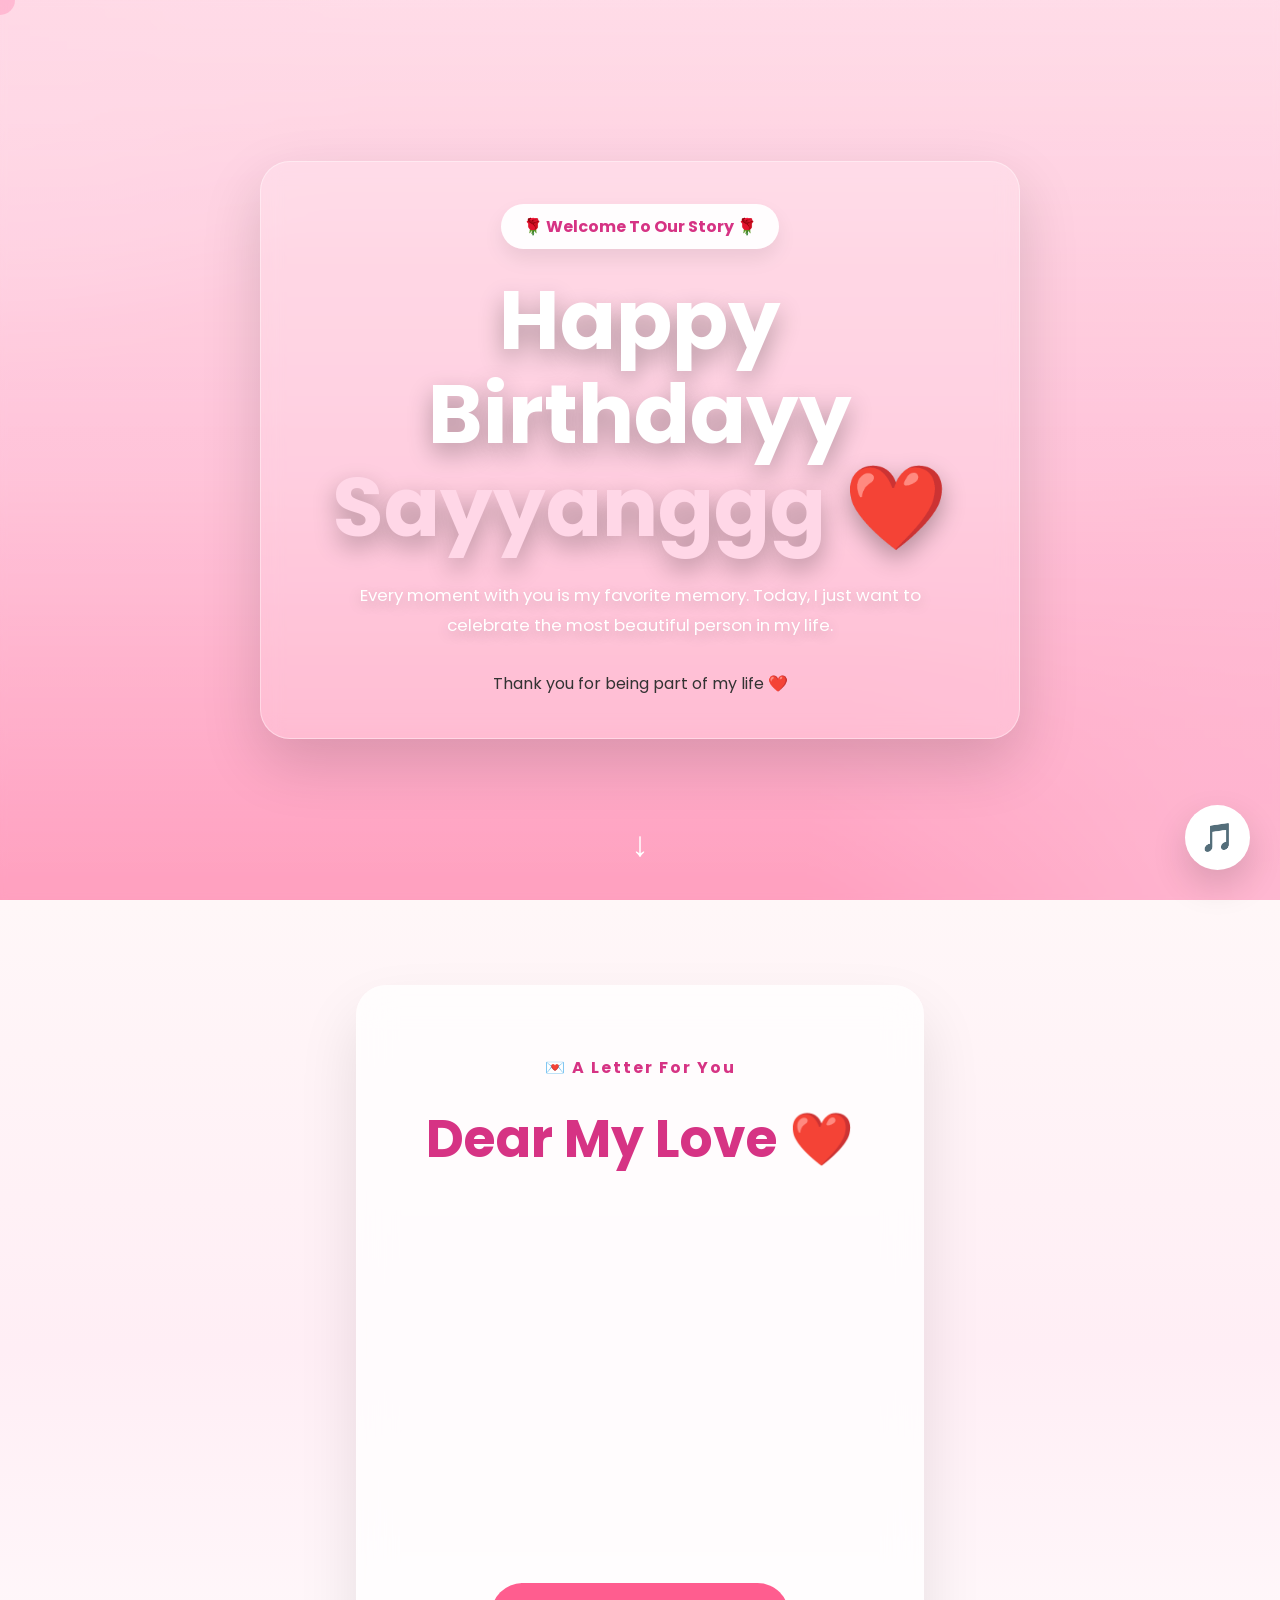
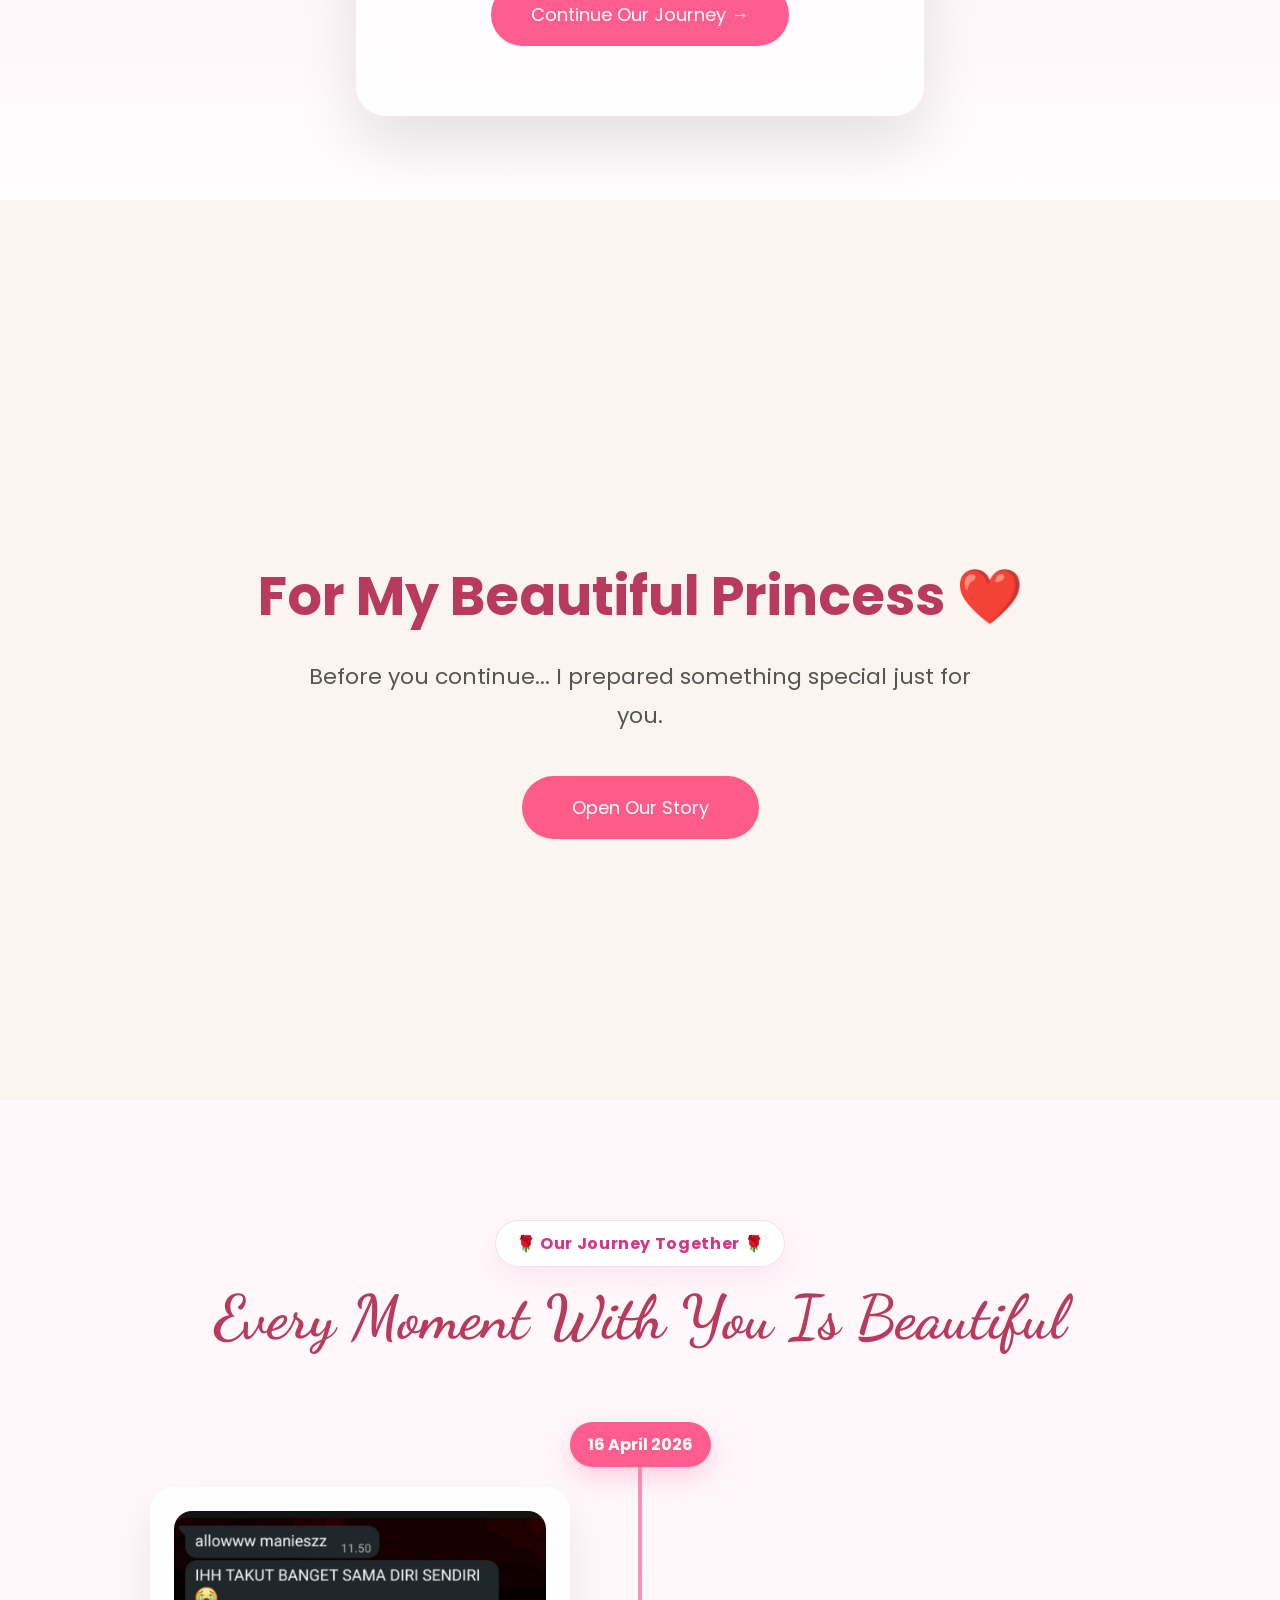
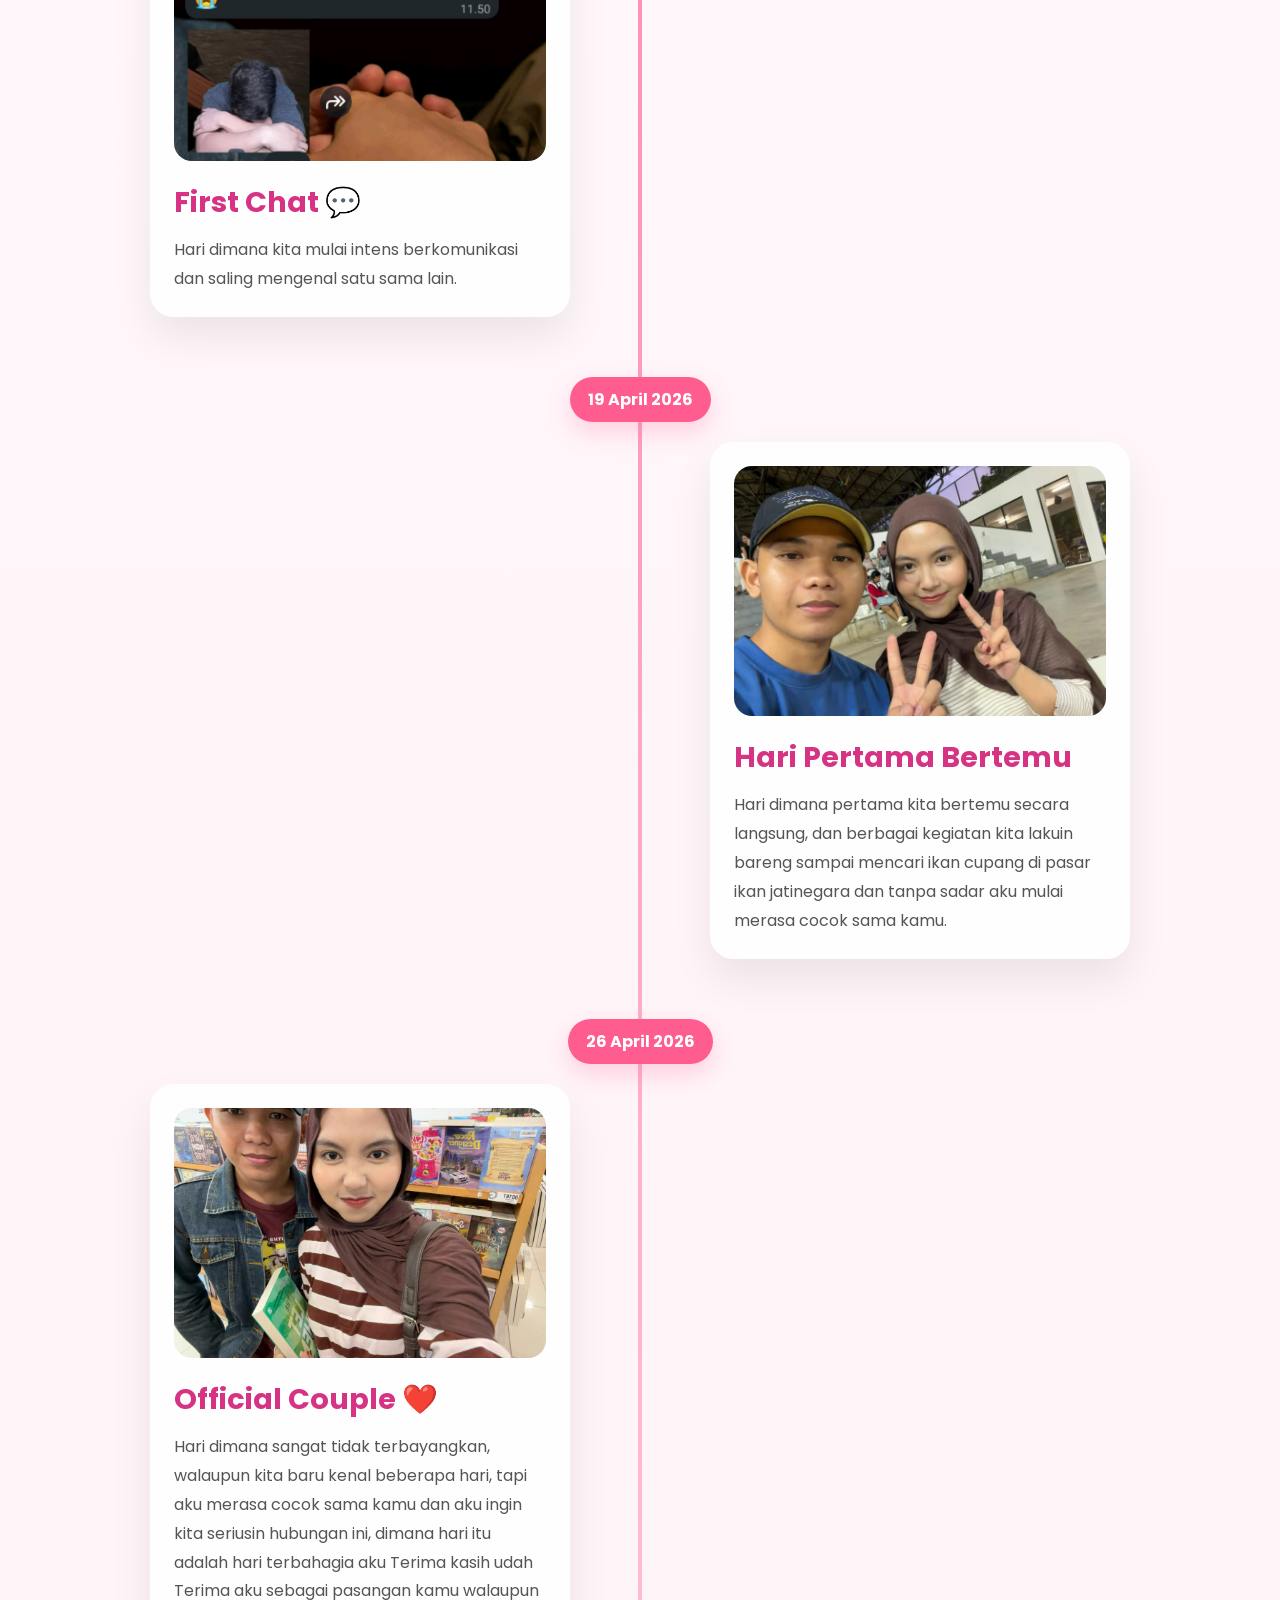
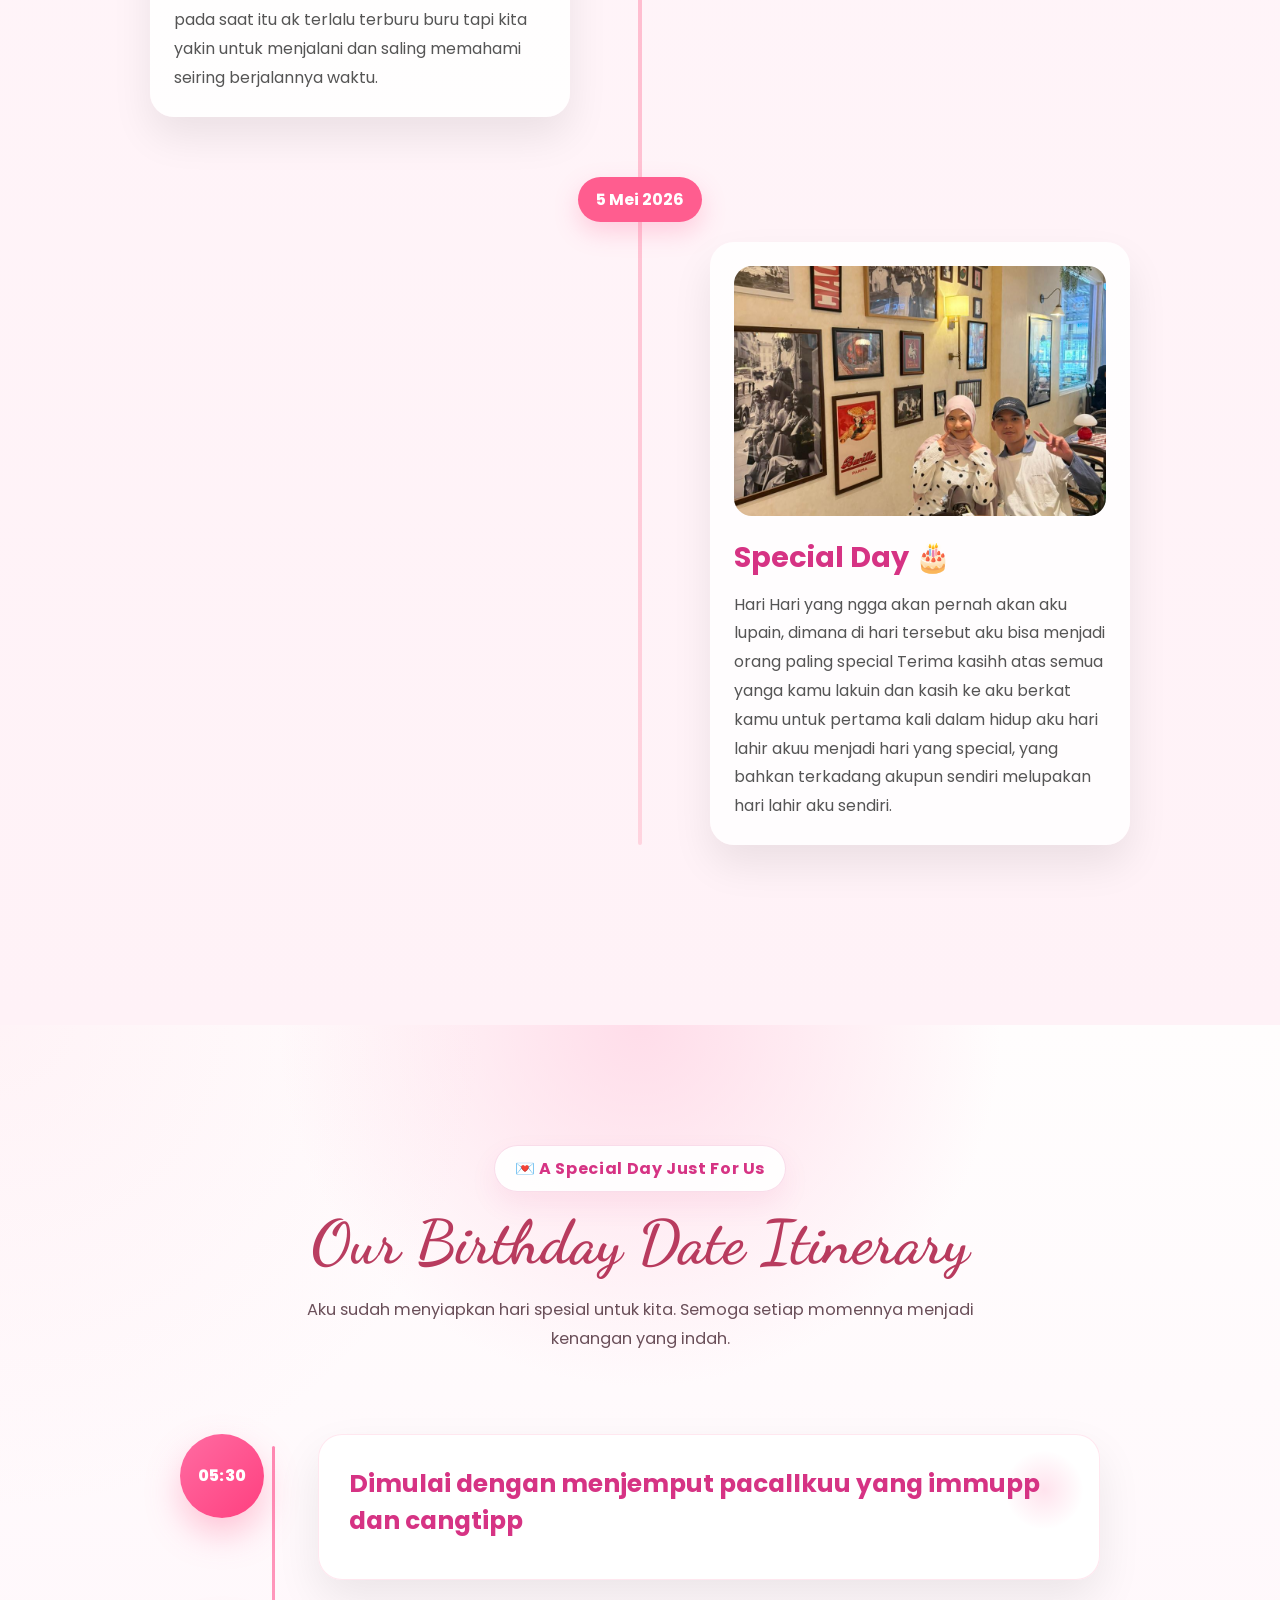
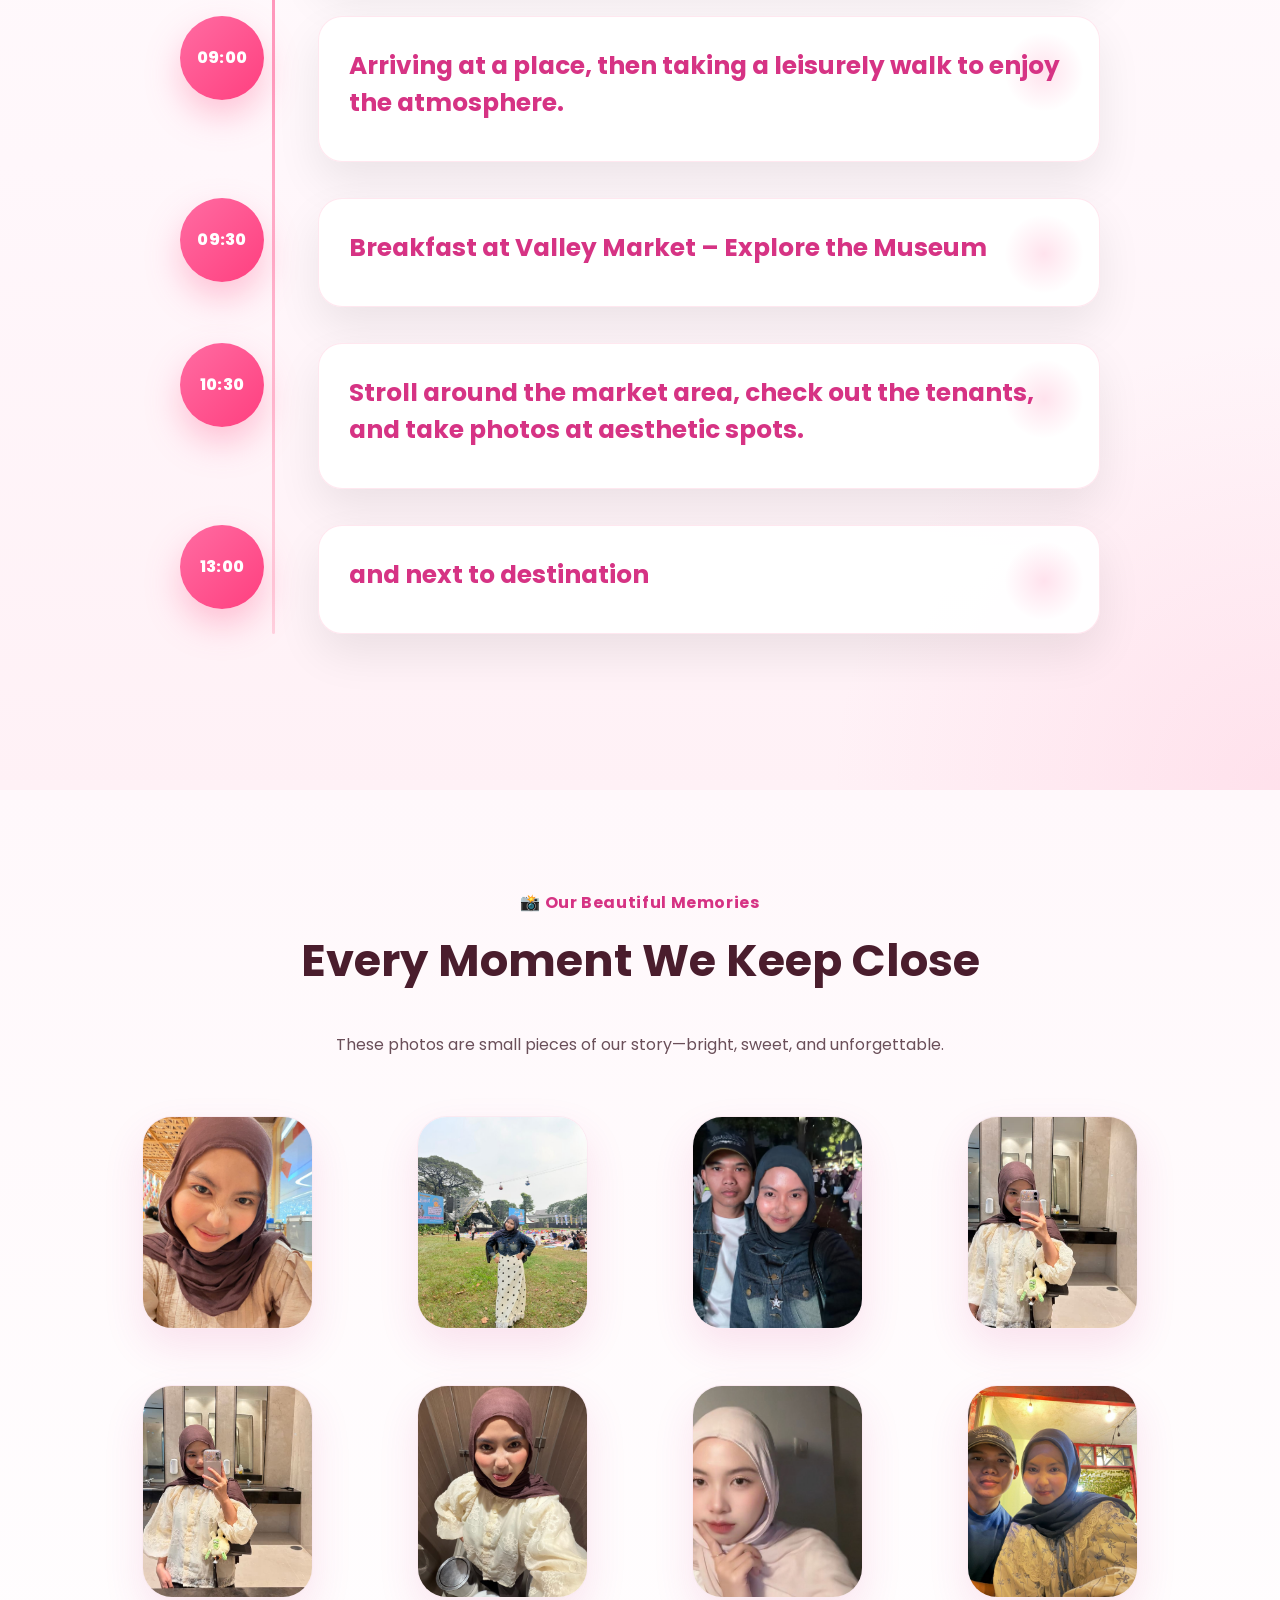
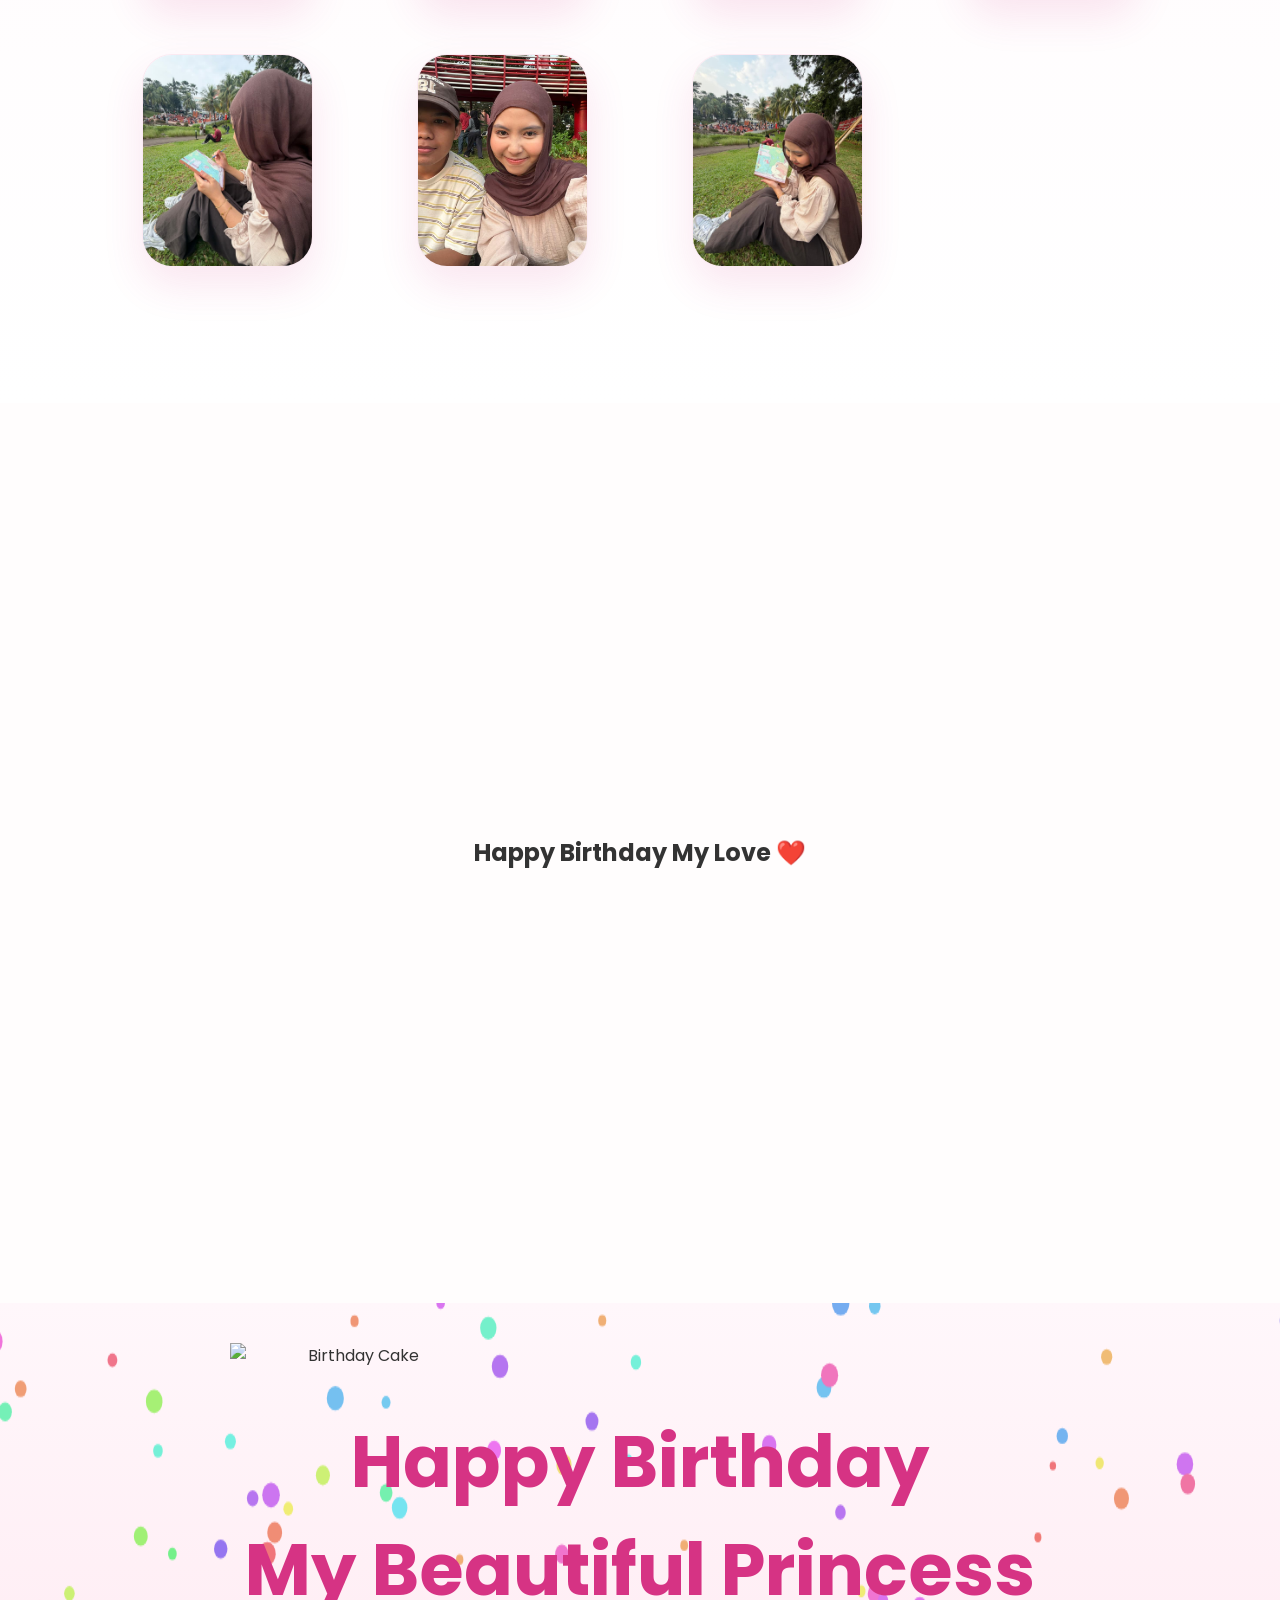
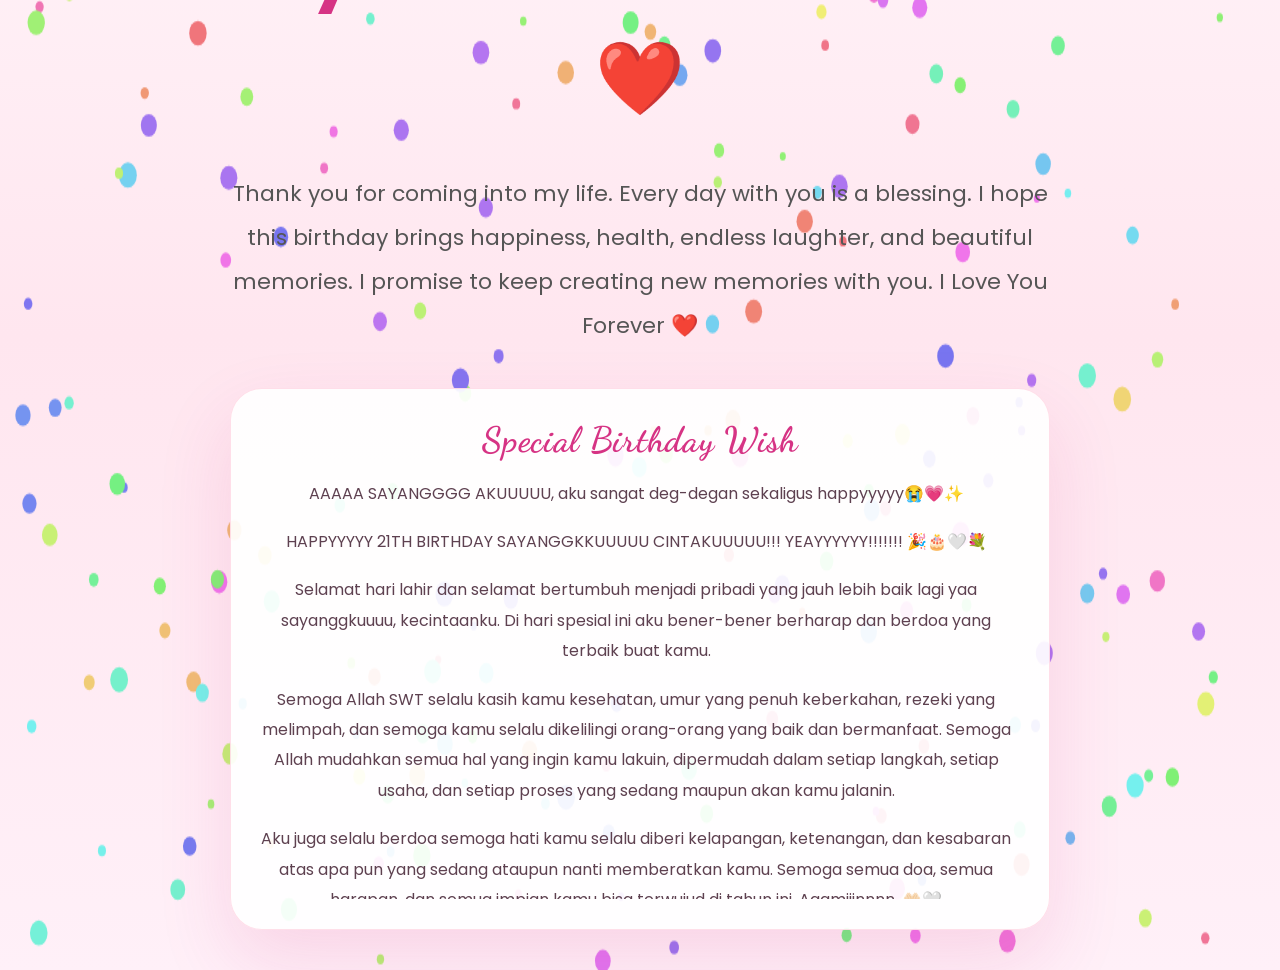
==== commit 9efc3941: "update" ====
--- a/home.html
+++ b/home.html
@@ -45,7 +45,6 @@
                     Today, I just want to celebrate the most beautiful
                     person in my life.
                 </p>
-                <button id="startBtn" type="button">Open My Surprise</button>
                 <div id="typing"></div>
             </div>
             <div class="scroll-indicator">↓</div>
@@ -281,8 +280,6 @@
                         <p>Once again... HAPPYYYYYY LEVEL UP DAYYYYY SAYANGGGKKUUUU CINTAKUUUUU!!! 🎂🎉💗✨💐🤍🥰</p>
                     </div>
                 </div>
-
-                <button id="replay" type="button">Replay Our Story 🌹</button>
             </div>
         </section>
     </main>
